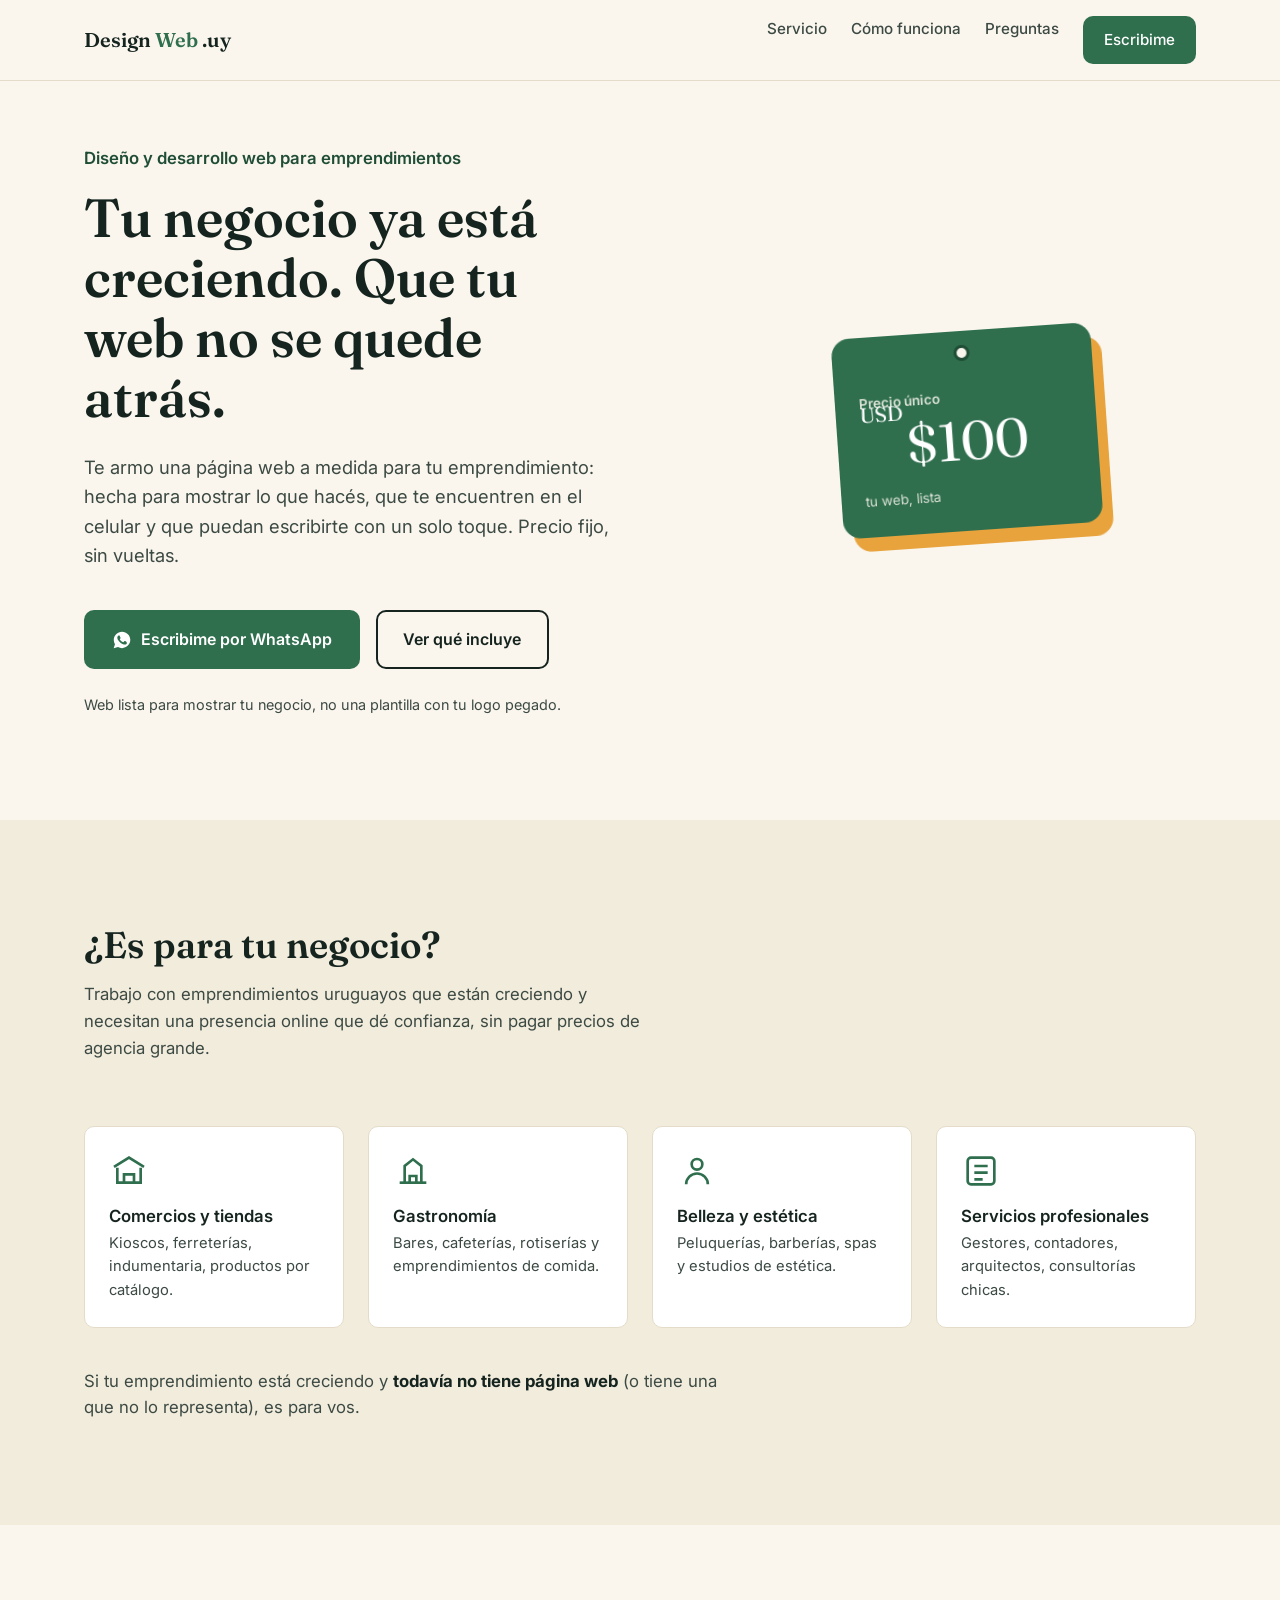
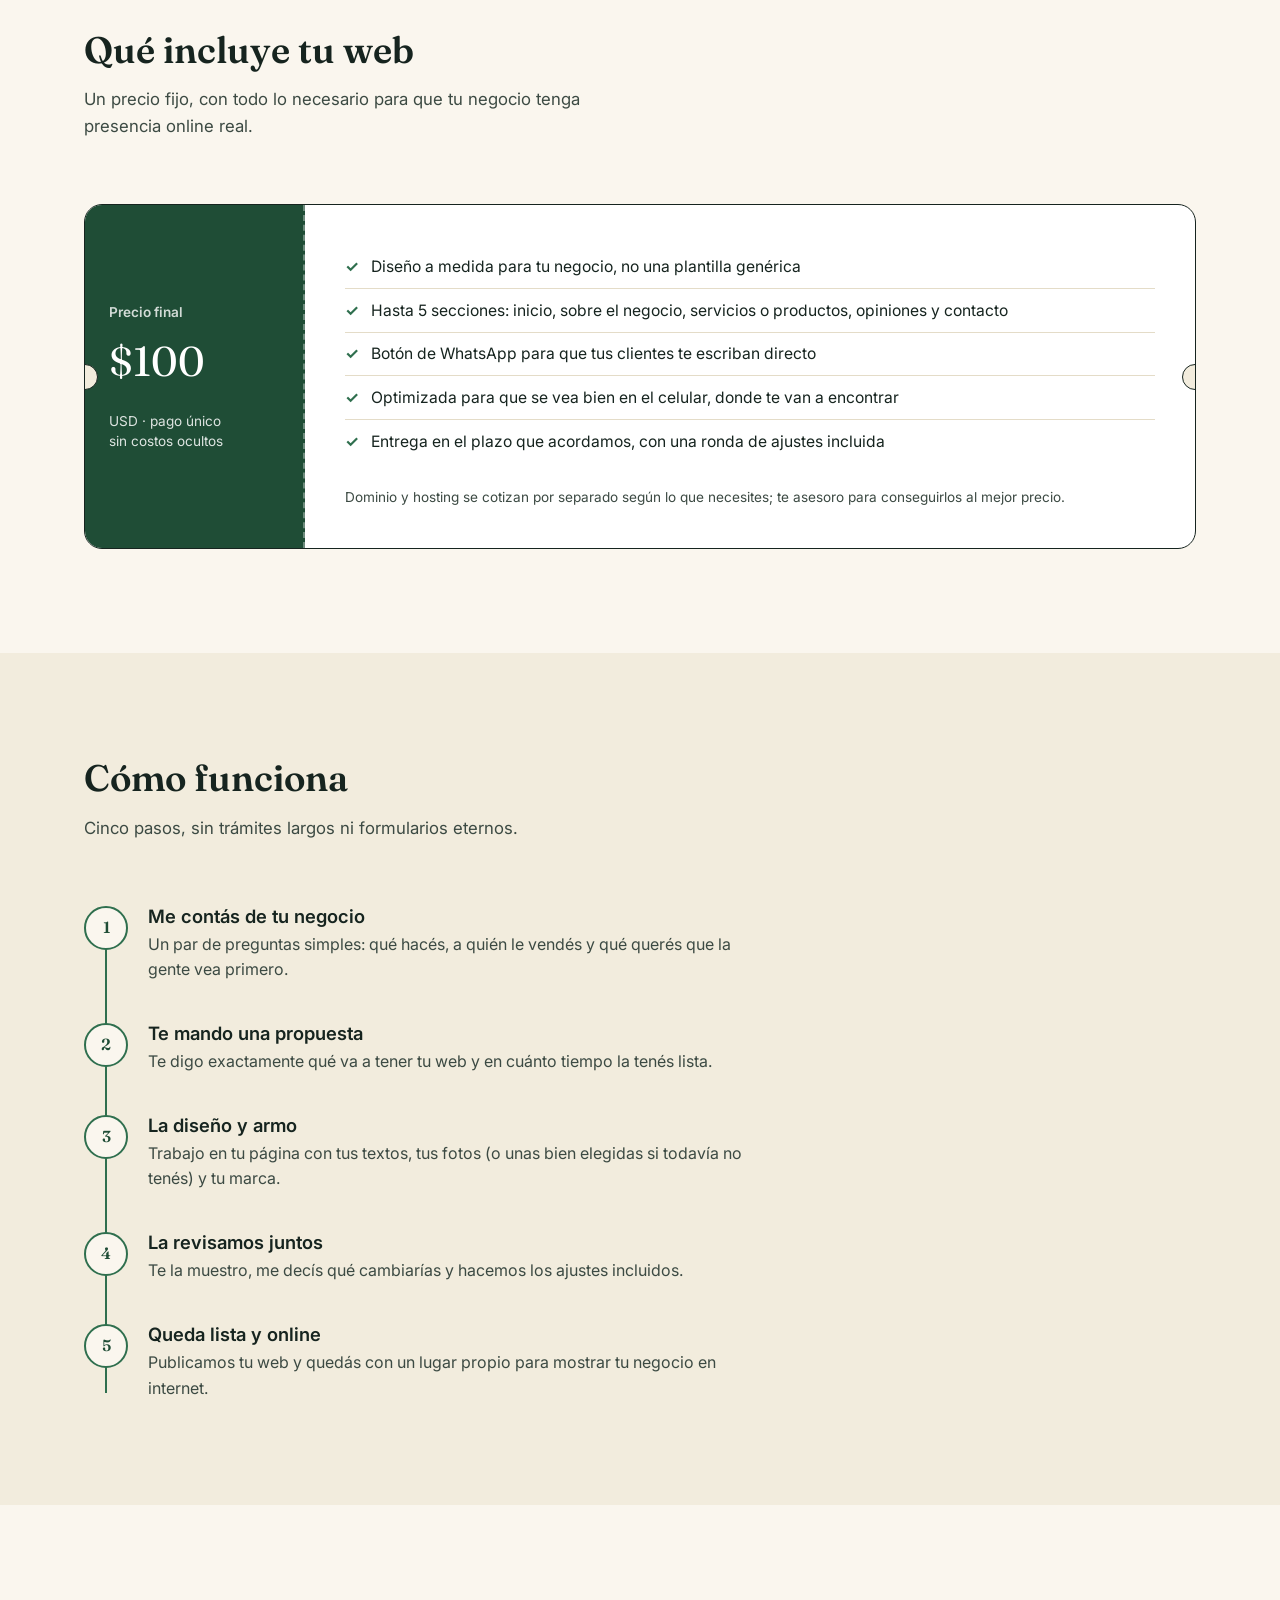
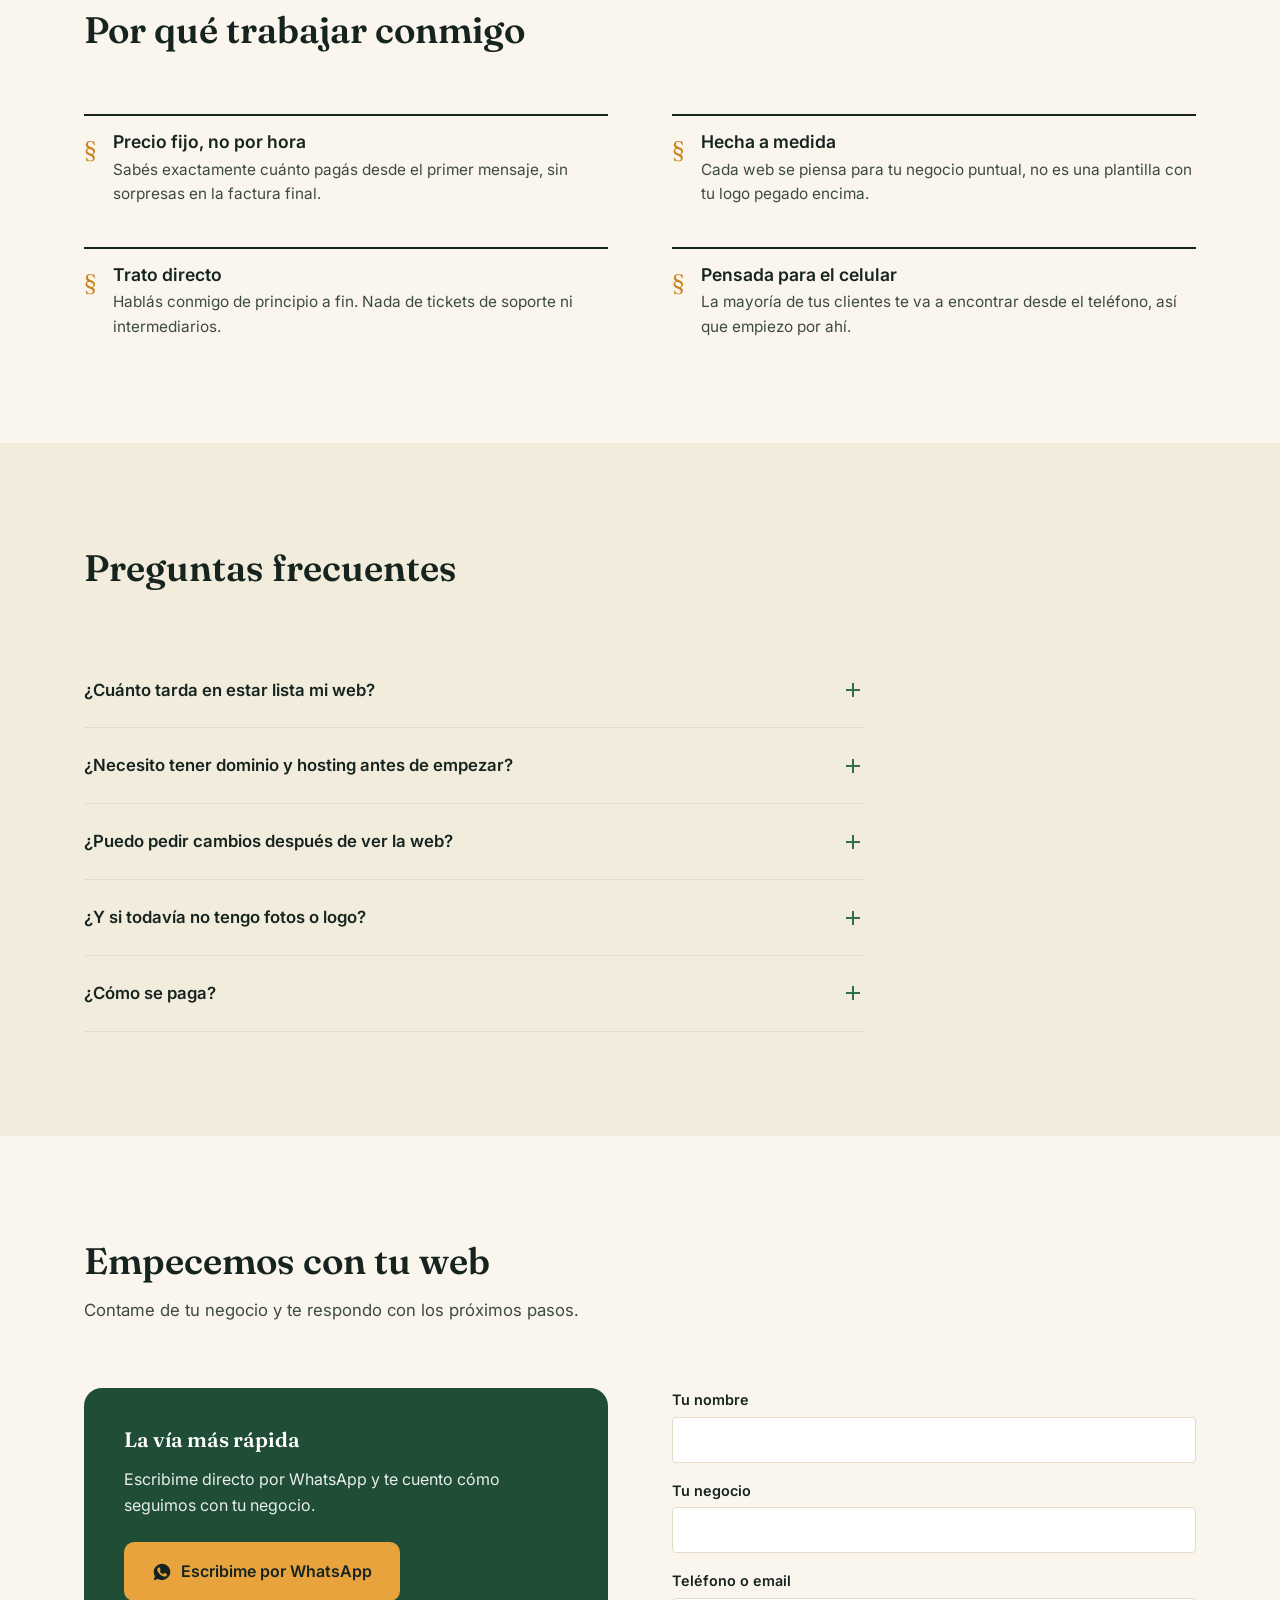
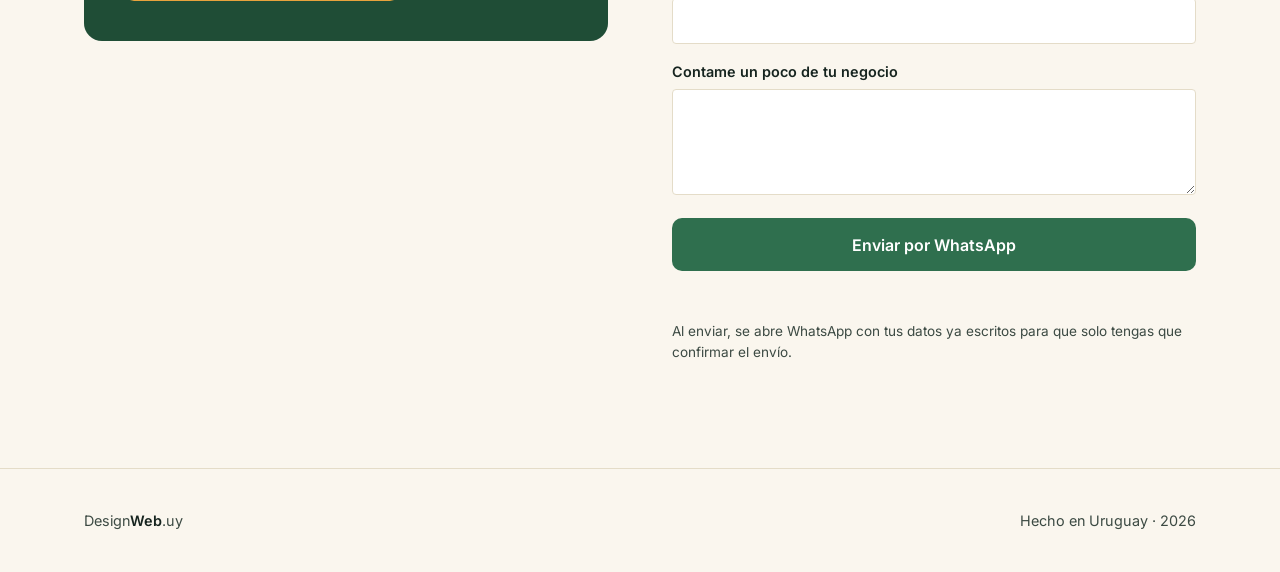
==== index.html @ a7b1fb1d "Rename index (9).html to index.html" ====
<!DOCTYPE html>
<html lang="es-UY">
<head>
  <meta charset="UTF-8" />
  <meta name="viewport" content="width=device-width, initial-scale=1.0" />
  <title>DesignWeb.uy — Tu página web por $100</title>
  <meta name="description" content="Páginas web a medida para emprendimientos en crecimiento en Uruguay. Precio fijo de $100, sin plantillas genéricas ni sorpresas." />

  <link rel="preconnect" href="https://fonts.googleapis.com">
  <link rel="preconnect" href="https://fonts.gstatic.com" crossorigin>
  <link href="https://fonts.googleapis.com/css2?family=Fraunces:opsz,wght@9..144,500;9..144,600;9..144,700&family=Inter:wght@400;500;600;700&display=swap" rel="stylesheet">

  <style>
/* =========================================================
   DesignWeb.uy — Sistema de diseño
   Paleta: tinta verde-carbón + verde crecimiento + mostaza
   Tipografía: Fraunces (display) + Inter (texto)
   ========================================================= */

:root {
  --ink: #16241f;
  --ink-soft: #3c4a43;
  --paper: #faf6ee;
  --paper-dim: #f2ecdd;
  --green: #2f6f4e;
  --green-deep: #1f4d36;
  --gold: #e8a33d;
  --gold-deep: #c9821f;
  --sand: #e4dcc8;
  --white: #ffffff;

  --font-display: "Fraunces", Georgia, serif;
  --font-body: "Inter", -apple-system, BlinkMacSystemFont, "Segoe UI", sans-serif;

  --max-w: 1160px;
  --radius-sm: 4px;
  --radius-md: 10px;
  --radius-lg: 18px;

  --space-1: 0.5rem;
  --space-2: 1rem;
  --space-3: 1.5rem;
  --space-4: 2.5rem;
  --space-5: 4rem;
  --space-6: 6.5rem;
}

/* ---------- Reset base ---------- */
*,
*::before,
*::after {
  box-sizing: border-box;
}

html {
  scroll-behavior: smooth;
}

@media (prefers-reduced-motion: reduce) {
  html {
    scroll-behavior: auto;
  }
  *,
  *::before,
  *::after {
    animation-duration: 0.01ms !important;
    animation-iteration-count: 1 !important;
    transition-duration: 0.01ms !important;
    scroll-behavior: auto !important;
  }
}

body {
  margin: 0;
  background: var(--paper);
  color: var(--ink);
  font-family: var(--font-body);
  font-size: 1rem;
  line-height: 1.6;
  -webkit-font-smoothing: antialiased;
}

img,
svg {
  display: block;
  max-width: 100%;
}

a {
  color: inherit;
}

h1,
h2,
h3,
h4 {
  font-family: var(--font-display);
  font-weight: 600;
  line-height: 1.12;
  margin: 0;
  color: var(--ink);
}

p {
  margin: 0;
}

ul {
  margin: 0;
  padding: 0;
  list-style: none;
}

button {
  font-family: inherit;
  cursor: pointer;
}

.container {
  max-width: var(--max-w);
  margin: 0 auto;
  padding: 0 var(--space-3);
}

.visually-hidden {
  position: absolute;
  width: 1px;
  height: 1px;
  overflow: hidden;
  clip: rect(0 0 0 0);
  white-space: nowrap;
}

:focus-visible {
  outline: 3px solid var(--gold);
  outline-offset: 3px;
}

/* ---------- Botones ---------- */
.btn {
  display: inline-flex;
  align-items: center;
  gap: 0.6rem;
  padding: 0.9rem 1.6rem;
  border-radius: var(--radius-md);
  font-weight: 600;
  font-size: 1rem;
  text-decoration: none;
  border: 2px solid transparent;
  transition: transform 0.15s ease, background-color 0.15s ease, border-color 0.15s ease;
  min-height: 48px;
}

.btn:hover {
  transform: translateY(-1px);
}

.btn:active {
  transform: translateY(0);
}

.btn--primary {
  background: var(--green);
  color: var(--white);
}

.btn--primary:hover {
  background: var(--green-deep);
}

.btn--ghost {
  background: transparent;
  border-color: var(--ink);
  color: var(--ink);
}

.btn--ghost:hover {
  border-color: var(--green);
  color: var(--green);
}

.btn--block {
  width: 100%;
  justify-content: center;
}

.btn svg {
  flex-shrink: 0;
}

/* ---------- Header ---------- */
.site-header {
  position: sticky;
  top: 0;
  z-index: 40;
  background: rgba(250, 246, 238, 0.92);
  backdrop-filter: blur(6px);
  border-bottom: 1px solid var(--sand);
}

.site-header__inner {
  display: flex;
  align-items: center;
  justify-content: space-between;
  padding-top: var(--space-2);
  padding-bottom: var(--space-2);
}

.logo {
  display: flex;
  align-items: baseline;
  gap: 0.25rem;
  font-family: var(--font-display);
  font-weight: 600;
  font-size: 1.25rem;
  text-decoration: none;
  color: var(--ink);
}

.logo span {
  color: var(--green);
}

.main-nav {
  display: flex;
  align-items: center;
  gap: var(--space-4);
}

.main-nav__links {
  display: flex;
  gap: var(--space-3);
}

.main-nav__links a {
  text-decoration: none;
  font-weight: 500;
  font-size: 0.95rem;
  color: var(--ink-soft);
  position: relative;
  padding: 0.25rem 0;
}

.main-nav__links a.btn {
  color: var(--white);
  padding: 0.6rem 1.2rem;
}

.main-nav__links a.btn::after {
  display: none;
}

.main-nav__links a::after {
  content: "";
  position: absolute;
  left: 0;
  bottom: -2px;
  width: 0;
  height: 2px;
  background: var(--green);
  transition: width 0.2s ease;
}

.main-nav__links a:hover::after,
.main-nav__links a:focus-visible::after {
  width: 100%;
}

.nav-toggle {
  display: none;
  background: none;
  border: none;
  padding: 0.5rem;
}

.nav-toggle span {
  display: block;
  width: 24px;
  height: 2px;
  background: var(--ink);
  margin: 5px 0;
  transition: transform 0.2s ease, opacity 0.2s ease;
}

/* ---------- Hero ---------- */
.hero {
  padding: var(--space-5) 0 var(--space-6);
  overflow: hidden;
}

.hero .container {
  display: grid;
  grid-template-columns: 1.1fr 0.9fr;
  gap: var(--space-5);
  align-items: center;
}

.hero__kicker {
  font-size: 1.05rem;
  color: var(--green-deep);
  font-weight: 600;
  margin-bottom: var(--space-2);
}

.hero__title {
  font-size: clamp(2.2rem, 4.2vw, 3.4rem);
  max-width: 15ch;
}

.hero__lead {
  margin-top: var(--space-3);
  font-size: 1.15rem;
  color: var(--ink-soft);
  max-width: 46ch;
}

.hero__actions {
  margin-top: var(--space-4);
  display: flex;
  flex-wrap: wrap;
  gap: var(--space-2);
}

.hero__note {
  margin-top: var(--space-3);
  font-size: 0.9rem;
  color: var(--ink-soft);
}

/* Etiqueta de precio estilo cartel de negocio */
.price-tag-wrap {
  display: flex;
  justify-content: center;
}

.price-tag {
  --rotate: -4deg;
  position: relative;
  background: var(--green);
  color: var(--white);
  width: 260px;
  padding: var(--space-4) var(--space-3) var(--space-3);
  border-radius: var(--radius-lg);
  transform: rotate(var(--rotate));
  box-shadow: 10px 14px 0 var(--gold);
  opacity: 0;
  transform-origin: top center;
}

.price-tag__hole {
  position: absolute;
  top: 14px;
  left: 50%;
  transform: translateX(-50%);
  width: 16px;
  height: 16px;
  background: var(--paper);
  border-radius: 50%;
  border: 3px solid var(--green-deep);
}

.price-tag__eyebrow {
  display: block;
  font-size: 0.85rem;
  font-weight: 600;
  color: var(--paper);
  opacity: 0.85;
  margin-top: var(--space-2);
}

.price-tag__amount {
  font-family: var(--font-display);
  font-size: 3.4rem;
  line-height: 1;
  margin-top: 0.35rem;
}

.price-tag__amount sup {
  position: relative;
  top: -1.6rem;
  font-size: 1.3rem;
  margin-right: 0.15rem;
}

.price-tag__amount small {
  font-size: 1.1rem;
  font-family: var(--font-body);
  font-weight: 600;
}

.price-tag__foot {
  display: block;
  margin-top: var(--space-2);
  font-size: 0.85rem;
  color: var(--paper);
  opacity: 0.85;
}

/* Animación de entrada (único momento orquestado) */
.hero__title,
.hero__lead,
.hero__actions,
.hero__note {
  opacity: 0;
  transform: translateY(14px);
  animation: rise 0.7s ease forwards;
}

.hero__title { animation-delay: 0.05s; }
.hero__lead { animation-delay: 0.18s; }
.hero__actions { animation-delay: 0.3s; }
.hero__note { animation-delay: 0.4s; }

.price-tag {
  animation: settle 0.8s cubic-bezier(0.2, 0.8, 0.3, 1) 0.35s forwards;
}

@keyframes rise {
  to {
    opacity: 1;
    transform: translateY(0);
  }
}

@keyframes settle {
  0% {
    opacity: 0;
    transform: rotate(6deg) translateY(-30px) scale(0.9);
  }
  100% {
    opacity: 1;
    transform: rotate(var(--rotate)) translateY(0) scale(1);
  }
}

@media (prefers-reduced-motion: reduce) {
  .hero__title,
  .hero__lead,
  .hero__actions,
  .hero__note,
  .price-tag {
    opacity: 1;
    transform: none;
    animation: none;
  }
}

/* ---------- Secciones genéricas ---------- */
section {
  padding: var(--space-6) 0;
}

.section__head {
  max-width: 56ch;
  margin-bottom: var(--space-5);
}

.section__title {
  font-size: clamp(1.7rem, 3vw, 2.3rem);
}

.section__lead {
  margin-top: var(--space-2);
  color: var(--ink-soft);
  font-size: 1.05rem;
}

.section--alt {
  background: var(--paper-dim);
}

/* ---------- Para quién es ---------- */
.audience-grid {
  display: grid;
  grid-template-columns: repeat(4, 1fr);
  gap: var(--space-3);
}

.audience-card {
  border: 1px solid var(--sand);
  border-radius: var(--radius-md);
  padding: var(--space-3);
  background: var(--white);
}

.audience-card__icon {
  width: 40px;
  height: 40px;
  color: var(--green);
  margin-bottom: var(--space-2);
}

.audience-card h3 {
  font-size: 1.05rem;
  font-family: var(--font-body);
  font-weight: 600;
}

.audience-card p {
  margin-top: 0.4rem;
  font-size: 0.92rem;
  color: var(--ink-soft);
}

.audience-foot {
  margin-top: var(--space-4);
  font-size: 1.05rem;
  color: var(--ink-soft);
  max-width: 60ch;
}

.audience-foot strong {
  color: var(--ink);
}

/* ---------- Ticket "Qué incluye" ---------- */
.ticket {
  position: relative;
  display: grid;
  grid-template-columns: 220px 1fr;
  background: var(--white);
  border: 1px solid var(--ink);
  border-radius: var(--radius-lg);
  overflow: hidden;
}

.ticket::before,
.ticket::after {
  content: "";
  position: absolute;
  top: 50%;
  width: 26px;
  height: 26px;
  background: var(--paper-dim);
  border: 1px solid var(--ink);
  border-radius: 50%;
  transform: translateY(-50%);
  z-index: 2;
}

.ticket::before { left: -13px; }
.ticket::after { right: -13px; }

.ticket__stub {
  background: var(--green-deep);
  color: var(--white);
  padding: var(--space-4) var(--space-3);
  display: flex;
  flex-direction: column;
  justify-content: center;
  border-right: 2px dashed rgba(255, 255, 255, 0.35);
}

.ticket__stub-label {
  font-size: 0.85rem;
  opacity: 0.8;
  font-weight: 600;
}

.ticket__stub-amount {
  font-family: var(--font-display);
  font-size: 2.6rem;
  margin-top: 0.3rem;
}

.ticket__stub-note {
  margin-top: var(--space-2);
  font-size: 0.85rem;
  opacity: 0.85;
  line-height: 1.5;
}

.ticket__body {
  padding: var(--space-4) var(--space-4);
}

.ticket__list li {
  display: flex;
  gap: 0.75rem;
  padding: 0.55rem 0;
  border-bottom: 1px solid var(--sand);
  font-size: 0.98rem;
}

.ticket__list li:last-child {
  border-bottom: none;
}

.ticket__list li::before {
  content: "✓";
  color: var(--green);
  font-weight: 700;
  flex-shrink: 0;
}

.ticket__disclaimer {
  margin-top: var(--space-3);
  font-size: 0.85rem;
  color: var(--ink-soft);
}

/* ---------- Cómo funciona ---------- */
.steps {
  position: relative;
  display: grid;
  gap: var(--space-4);
  padding-left: var(--space-5);
}

.steps__line {
  position: absolute;
  left: 21px;
  top: 8px;
  bottom: 8px;
  width: 2px;
  background: var(--sand);
}

.steps__line-fill {
  position: absolute;
  left: 0;
  top: 0;
  width: 100%;
  height: 0%;
  background: var(--green);
  transition: height 1.1s ease;
}

.step {
  position: relative;
}

.step__index {
  position: absolute;
  left: calc(-1 * var(--space-5));
  top: 0;
  width: 44px;
  height: 44px;
  border-radius: 50%;
  background: var(--paper);
  border: 2px solid var(--green);
  color: var(--green-deep);
  font-family: var(--font-display);
  font-weight: 600;
  display: flex;
  align-items: center;
  justify-content: center;
}

.step h3 {
  font-size: 1.15rem;
  font-family: var(--font-body);
  font-weight: 600;
}

.step p {
  margin-top: 0.35rem;
  color: var(--ink-soft);
  max-width: 60ch;
}

/* ---------- Por qué elegirnos ---------- */
.reasons {
  display: grid;
  grid-template-columns: repeat(2, 1fr);
  gap: var(--space-4) var(--space-5);
}

.reason {
  display: flex;
  gap: var(--space-2);
  border-top: 2px solid var(--ink);
  padding-top: var(--space-2);
}

.reason__mark {
  font-family: var(--font-display);
  font-size: 1.4rem;
  color: var(--gold-deep);
  flex-shrink: 0;
}

.reason h3 {
  font-size: 1.1rem;
  font-family: var(--font-body);
  font-weight: 600;
}

.reason p {
  margin-top: 0.35rem;
  color: var(--ink-soft);
  font-size: 0.96rem;
}

/* ---------- FAQ ---------- */
.faq {
  max-width: 780px;
}

.faq-item {
  border-bottom: 1px solid var(--sand);
}

.faq-item__question {
  width: 100%;
  background: none;
  border: none;
  text-align: left;
  padding: var(--space-3) 0;
  display: flex;
  justify-content: space-between;
  align-items: center;
  gap: var(--space-2);
  font-size: 1.05rem;
  font-weight: 600;
  color: var(--ink);
}

.faq-item__icon {
  flex-shrink: 0;
  width: 22px;
  height: 22px;
  position: relative;
}

.faq-item__icon::before,
.faq-item__icon::after {
  content: "";
  position: absolute;
  background: var(--green);
  top: 50%;
  left: 50%;
  transform: translate(-50%, -50%);
  transition: transform 0.2s ease, opacity 0.2s ease;
}

.faq-item__icon::before {
  width: 14px;
  height: 2px;
}

.faq-item__icon::after {
  width: 2px;
  height: 14px;
}

.faq-item[open] .faq-item__icon::after {
  opacity: 0;
  transform: translate(-50%, -50%) rotate(90deg);
}

.faq-item__answer {
  padding: 0 0 var(--space-3);
  color: var(--ink-soft);
  max-width: 65ch;
}

/* Usamos <details> nativo, sin marcador por defecto */
.faq-item summary {
  list-style: none;
  cursor: pointer;
}

.faq-item summary::-webkit-details-marker {
  display: none;
}

/* ---------- Contacto ---------- */
.contact {
  display: grid;
  grid-template-columns: 1fr 1fr;
  gap: var(--space-5);
  align-items: start;
}

.contact__whatsapp {
  background: var(--green-deep);
  color: var(--white);
  border-radius: var(--radius-lg);
  padding: var(--space-4);
}

.contact__whatsapp h3 {
  font-size: 1.3rem;
  color: var(--white);
}

.contact__whatsapp p {
  margin-top: var(--space-2);
  opacity: 0.9;
  max-width: 40ch;
}

.contact__whatsapp .btn {
  margin-top: var(--space-3);
  background: var(--gold);
  color: var(--ink);
}

.contact__whatsapp .btn:hover {
  background: var(--gold-deep);
  color: var(--white);
}

.form-field {
  margin-bottom: var(--space-2);
}

.form-field label {
  display: block;
  font-size: 0.9rem;
  font-weight: 600;
  margin-bottom: 0.35rem;
}

.form-field input,
.form-field textarea {
  width: 100%;
  padding: 0.75rem 0.9rem;
  border: 1.5px solid var(--sand);
  border-radius: var(--radius-sm);
  font-family: inherit;
  font-size: 1rem;
  background: var(--white);
  color: var(--ink);
}

.form-field input:focus,
.form-field textarea:focus {
  border-color: var(--green);
}

.form-note {
  font-size: 0.85rem;
  color: var(--ink-soft);
  margin-top: var(--space-2);
}

.form-status {
  margin-top: var(--space-2);
  font-size: 0.92rem;
  font-weight: 600;
  color: var(--green-deep);
  min-height: 1.2em;
}

/* ---------- Footer ---------- */
.site-footer {
  border-top: 1px solid var(--sand);
  padding: var(--space-4) 0;
}

.site-footer .container {
  display: flex;
  flex-wrap: wrap;
  justify-content: space-between;
  gap: var(--space-2);
  align-items: center;
  font-size: 0.9rem;
  color: var(--ink-soft);
}

.site-footer a {
  text-decoration: none;
  font-weight: 600;
  color: var(--ink);
}

/* ---------- Responsive ---------- */
@media (max-width: 960px) {
  .hero .container {
    grid-template-columns: 1fr;
  }

  .price-tag-wrap {
    order: -1;
  }

  .price-tag {
    width: 200px;
  }

  .audience-grid {
    grid-template-columns: repeat(2, 1fr);
  }

  .reasons {
    grid-template-columns: 1fr;
    gap: var(--space-3);
  }

  .contact {
    grid-template-columns: 1fr;
  }
}

@media (max-width: 720px) {
  .main-nav__links {
    position: fixed;
    inset: 64px var(--space-3) auto var(--space-3);
    background: var(--paper);
    border: 1px solid var(--sand);
    border-radius: var(--radius-md);
    flex-direction: column;
    padding: var(--space-2);
    gap: 0;
    box-shadow: 0 12px 24px rgba(22, 36, 31, 0.12);
    transform: translateY(-8px);
    opacity: 0;
    pointer-events: none;
    transition: transform 0.2s ease, opacity 0.2s ease;
  }

  .main-nav__links a {
    padding: 0.75rem 0.5rem;
  }

  .main-nav.is-open .main-nav__links {
    transform: translateY(0);
    opacity: 1;
    pointer-events: auto;
  }

  .nav-toggle {
    display: block;
  }

  .main-nav.is-open .nav-toggle span:nth-child(1) {
    transform: translateY(7px) rotate(45deg);
  }
  .main-nav.is-open .nav-toggle span:nth-child(2) {
    opacity: 0;
  }
  .main-nav.is-open .nav-toggle span:nth-child(3) {
    transform: translateY(-7px) rotate(-45deg);
  }
}

@media (max-width: 620px) {
  .audience-grid {
    grid-template-columns: 1fr;
  }

  .ticket {
    grid-template-columns: 1fr;
  }

  .ticket__stub {
    border-right: none;
    border-bottom: 2px dashed rgba(255, 255, 255, 0.35);
  }

  .ticket::before {
    top: -13px;
    left: 50%;
    transform: translateX(-50%);
  }

  .ticket::after {
    top: auto;
    bottom: -13px;
    left: 50%;
    right: auto;
    transform: translateX(-50%);
  }

  .steps {
    padding-left: var(--space-4);
  }

  .step__index {
    left: calc(-1 * var(--space-4));
    width: 36px;
    height: 36px;
    font-size: 0.9rem;
  }
}

  </style>
</head>
<body>

  <header class="site-header">
    <div class="container site-header__inner">
      <a href="#inicio" class="logo">Design<span>Web</span>.uy</a>

      <nav class="main-nav" id="main-nav">
        <ul class="main-nav__links">
          <li><a href="#servicio">Servicio</a></li>
          <li><a href="#como-funciona">Cómo funciona</a></li>
          <li><a href="#preguntas">Preguntas</a></li>
          <li><a href="#contacto" class="btn btn--primary">Escribime</a></li>
        </ul>
        <button class="nav-toggle" id="nav-toggle" aria-label="Abrir menú" aria-expanded="false" aria-controls="main-nav">
          <span></span><span></span><span></span>
        </button>
      </nav>
    </div>
  </header>

  <main id="inicio">

    <!-- HERO -->
    <section class="hero">
      <div class="container">
        <div class="hero__copy">
          <p class="hero__kicker">Diseño y desarrollo web para emprendimientos</p>
          <h1 class="hero__title">Tu negocio ya está creciendo. Que tu web no se quede atrás.</h1>
          <p class="hero__lead">
            Te armo una página web a medida para tu emprendimiento: hecha para mostrar lo que hacés,
            que te encuentren en el celular y que puedan escribirte con un solo toque. Precio fijo,
            sin vueltas.
          </p>
          <div class="hero__actions">
            <a href="#contacto" class="btn btn--primary" id="whatsapp-hero">
              <svg width="20" height="20" viewBox="0 0 24 24" fill="currentColor" aria-hidden="true"><path d="M12.04 2C6.58 2 2.13 6.45 2.13 11.91c0 1.87.5 3.62 1.44 5.12L2 22l5.2-1.53a9.87 9.87 0 0 0 4.84 1.28h.01c5.46 0 9.91-4.45 9.91-9.91S17.5 2 12.04 2Zm5.82 14.08c-.24.68-1.4 1.3-1.93 1.38-.5.08-1.12.11-1.8-.11-.42-.13-.96-.31-1.65-.6-2.9-1.25-4.78-4.15-4.93-4.35-.15-.2-1.18-1.57-1.18-3 0-1.42.75-2.12 1.02-2.41.26-.28.57-.35.76-.35.19 0 .38 0 .55.01.18.01.42-.07.65.5.24.58.8 2 .87 2.15.07.15.11.32.02.5-.09.19-.14.3-.27.46-.13.16-.28.35-.4.47-.13.13-.27.27-.11.55.16.28.71 1.18 1.53 1.91 1.05.94 1.94 1.24 2.22 1.38.28.13.44.11.6-.06.16-.18.7-.81.88-1.09.19-.28.37-.23.62-.14.25.1 1.59.75 1.87.88.27.14.45.21.51.32.07.11.07.63-.17 1.31Z"/></svg>
              Escribime por WhatsApp
            </a>
            <a href="#servicio" class="btn btn--ghost">Ver qué incluye</a>
          </div>
          <p class="hero__note">Web lista para mostrar tu negocio, no una plantilla con tu logo pegado.</p>
        </div>

        <div class="price-tag-wrap">
          <div class="price-tag">
            <span class="price-tag__hole" aria-hidden="true"></span>
            <span class="price-tag__eyebrow">Precio único</span>
            <p class="price-tag__amount"><sup>USD</sup>$100</p>
            <span class="price-tag__foot">tu web, lista</span>
          </div>
        </div>
      </div>
    </section>

    <!-- PARA QUIÉN ES -->
    <section id="para-quien" class="section--alt">
      <div class="container">
        <div class="section__head">
          <h2 class="section__title">¿Es para tu negocio?</h2>
          <p class="section__lead">
            Trabajo con emprendimientos uruguayos que están creciendo y necesitan una presencia
            online que dé confianza, sin pagar precios de agencia grande.
          </p>
        </div>

        <div class="audience-grid">
          <article class="audience-card">
            <svg class="audience-card__icon" viewBox="0 0 24 24" fill="none" stroke="currentColor" stroke-width="1.6"><path d="M3 9.5 12 4l9 5.5"/><path d="M5 10v9h14v-9"/><path d="M9 19v-5h6v5"/></svg>
            <h3>Comercios y tiendas</h3>
            <p>Kioscos, ferreterías, indumentaria, productos por catálogo.</p>
          </article>
          <article class="audience-card">
            <svg class="audience-card__icon" viewBox="0 0 24 24" fill="none" stroke="currentColor" stroke-width="1.6"><path d="M4 19h16"/><path d="M7 19V9l5-4 5 4v10"/><path d="M10 19v-4h4v4"/></svg>
            <h3>Gastronomía</h3>
            <p>Bares, cafeterías, rotiserías y emprendimientos de comida.</p>
          </article>
          <article class="audience-card">
            <svg class="audience-card__icon" viewBox="0 0 24 24" fill="none" stroke="currentColor" stroke-width="1.6"><circle cx="12" cy="8" r="3.2"/><path d="M5.5 20a6.5 6.5 0 0 1 13 0"/></svg>
            <h3>Belleza y estética</h3>
            <p>Peluquerías, barberías, spas y estudios de estética.</p>
          </article>
          <article class="audience-card">
            <svg class="audience-card__icon" viewBox="0 0 24 24" fill="none" stroke="currentColor" stroke-width="1.6"><rect x="4" y="4" width="16" height="16" rx="2"/><path d="M8 9h8M8 13h8M8 17h5"/></svg>
            <h3>Servicios profesionales</h3>
            <p>Gestores, contadores, arquitectos, consultorías chicas.</p>
          </article>
        </div>

        <p class="audience-foot">
          Si tu emprendimiento está creciendo y <strong>todavía no tiene página web</strong>
          (o tiene una que no lo representa), es para vos.
        </p>
      </div>
    </section>

    <!-- QUÉ INCLUYE -->
    <section id="servicio">
      <div class="container">
        <div class="section__head">
          <h2 class="section__title">Qué incluye tu web</h2>
          <p class="section__lead">
            Un precio fijo, con todo lo necesario para que tu negocio tenga presencia online real.
          </p>
        </div>

        <div class="ticket">
          <div class="ticket__stub">
            <span class="ticket__stub-label">Precio final</span>
            <span class="ticket__stub-amount">$100</span>
            <p class="ticket__stub-note">USD · pago único<br>sin costos ocultos</p>
          </div>
          <div class="ticket__body">
            <ul class="ticket__list">
              <li>Diseño a medida para tu negocio, no una plantilla genérica</li>
              <li>Hasta 5 secciones: inicio, sobre el negocio, servicios o productos, opiniones y contacto</li>
              <li>Botón de WhatsApp para que tus clientes te escriban directo</li>
              <li>Optimizada para que se vea bien en el celular, donde te van a encontrar</li>
              <li>Entrega en el plazo que acordamos, con una ronda de ajustes incluida</li>
            </ul>
            <p class="ticket__disclaimer">
              Dominio y hosting se cotizan por separado según lo que necesites; te asesoro para
              conseguirlos al mejor precio.
            </p>
          </div>
        </div>
      </div>
    </section>

    <!-- CÓMO FUNCIONA -->
    <section id="como-funciona" class="section--alt">
      <div class="container">
        <div class="section__head">
          <h2 class="section__title">Cómo funciona</h2>
          <p class="section__lead">Cinco pasos, sin trámites largos ni formularios eternos.</p>
        </div>

        <div class="steps" id="steps">
          <div class="steps__line"><div class="steps__line-fill" id="steps-line-fill"></div></div>

          <div class="step">
            <span class="step__index">1</span>
            <h3>Me contás de tu negocio</h3>
            <p>Un par de preguntas simples: qué hacés, a quién le vendés y qué querés que la gente vea primero.</p>
          </div>
          <div class="step">
            <span class="step__index">2</span>
            <h3>Te mando una propuesta</h3>
            <p>Te digo exactamente qué va a tener tu web y en cuánto tiempo la tenés lista.</p>
          </div>
          <div class="step">
            <span class="step__index">3</span>
            <h3>La diseño y armo</h3>
            <p>Trabajo en tu página con tus textos, tus fotos (o unas bien elegidas si todavía no tenés) y tu marca.</p>
          </div>
          <div class="step">
            <span class="step__index">4</span>
            <h3>La revisamos juntos</h3>
            <p>Te la muestro, me decís qué cambiarías y hacemos los ajustes incluidos.</p>
          </div>
          <div class="step">
            <span class="step__index">5</span>
            <h3>Queda lista y online</h3>
            <p>Publicamos tu web y quedás con un lugar propio para mostrar tu negocio en internet.</p>
          </div>
        </div>
      </div>
    </section>

    <!-- POR QUÉ ELEGIRNOS -->
    <section id="por-que">
      <div class="container">
        <div class="section__head">
          <h2 class="section__title">Por qué trabajar conmigo</h2>
        </div>

        <div class="reasons">
          <div class="reason">
            <span class="reason__mark">§</span>
            <div>
              <h3>Precio fijo, no por hora</h3>
              <p>Sabés exactamente cuánto pagás desde el primer mensaje, sin sorpresas en la factura final.</p>
            </div>
          </div>
          <div class="reason">
            <span class="reason__mark">§</span>
            <div>
              <h3>Hecha a medida</h3>
              <p>Cada web se piensa para tu negocio puntual, no es una plantilla con tu logo pegado encima.</p>
            </div>
          </div>
          <div class="reason">
            <span class="reason__mark">§</span>
            <div>
              <h3>Trato directo</h3>
              <p>Hablás conmigo de principio a fin. Nada de tickets de soporte ni intermediarios.</p>
            </div>
          </div>
          <div class="reason">
            <span class="reason__mark">§</span>
            <div>
              <h3>Pensada para el celular</h3>
              <p>La mayoría de tus clientes te va a encontrar desde el teléfono, así que empiezo por ahí.</p>
            </div>
          </div>
        </div>
      </div>
    </section>

    <!-- FAQ -->
    <section id="preguntas" class="section--alt">
      <div class="container">
        <div class="section__head">
          <h2 class="section__title">Preguntas frecuentes</h2>
        </div>

        <div class="faq">
          <details class="faq-item" name="faq">
            <summary class="faq-item__question">
              ¿Cuánto tarda en estar lista mi web?
              <span class="faq-item__icon" aria-hidden="true"></span>
            </summary>
            <div class="faq-item__answer">
              <p>Depende de cuánto contenido tengamos listo, pero el plazo habitual se acuerda en la propuesta inicial y suele rondar entre una semana y diez días desde que me pasás todo el material.</p>
            </div>
          </details>

          <details class="faq-item" name="faq">
            <summary class="faq-item__question">
              ¿Necesito tener dominio y hosting antes de empezar?
              <span class="faq-item__icon" aria-hidden="true"></span>
            </summary>
            <div class="faq-item__answer">
              <p>No. Si todavía no tenés, te ayudo a elegir y conseguir el dominio y el hosting más convenientes para tu caso. Ese costo se cotiza aparte porque depende del proveedor.</p>
            </div>
          </details>

          <details class="faq-item" name="faq">
            <summary class="faq-item__question">
              ¿Puedo pedir cambios después de ver la web?
              <span class="faq-item__icon" aria-hidden="true"></span>
            </summary>
            <div class="faq-item__answer">
              <p>Sí, la propuesta incluye una ronda de ajustes antes de la entrega final. Cambios grandes o fuera de lo acordado se cotizan por separado.</p>
            </div>
          </details>

          <details class="faq-item" name="faq">
            <summary class="faq-item__question">
              ¿Y si todavía no tengo fotos o logo?
              <span class="faq-item__icon" aria-hidden="true"></span>
            </summary>
            <div class="faq-item__answer">
              <p>No es un problema. Podemos arrancar con imágenes provisorias bien elegidas y actualizarlas cuando las tengas, o te sugiero opciones simples para conseguir buenas fotos de tu negocio.</p>
            </div>
          </details>

          <details class="faq-item" name="faq">
            <summary class="faq-item__question">
              ¿Cómo se paga?
              <span class="faq-item__icon" aria-hidden="true"></span>
            </summary>
            <div class="faq-item__answer">
              <p>Lo conversamos por WhatsApp según lo que te resulte más cómodo. Te cuento las formas de pago disponibles apenas confirmamos el proyecto.</p>
            </div>
          </details>
        </div>
      </div>
    </section>

    <!-- CONTACTO -->
    <section id="contacto">
      <div class="container">
        <div class="section__head">
          <h2 class="section__title">Empecemos con tu web</h2>
          <p class="section__lead">Contame de tu negocio y te respondo con los próximos pasos.</p>
        </div>

        <div class="contact">
          <div class="contact__whatsapp">
            <h3>La vía más rápida</h3>
            <p>Escribime directo por WhatsApp y te cuento cómo seguimos con tu negocio.</p>
            <a href="#" class="btn" id="whatsapp-contact">
              <svg width="20" height="20" viewBox="0 0 24 24" fill="currentColor" aria-hidden="true"><path d="M12.04 2C6.58 2 2.13 6.45 2.13 11.91c0 1.87.5 3.62 1.44 5.12L2 22l5.2-1.53a9.87 9.87 0 0 0 4.84 1.28h.01c5.46 0 9.91-4.45 9.91-9.91S17.5 2 12.04 2Zm5.82 14.08c-.24.68-1.4 1.3-1.93 1.38-.5.08-1.12.11-1.8-.11-.42-.13-.96-.31-1.65-.6-2.9-1.25-4.78-4.15-4.93-4.35-.15-.2-1.18-1.57-1.18-3 0-1.42.75-2.12 1.02-2.41.26-.28.57-.35.76-.35.19 0 .38 0 .55.01.18.01.42-.07.65.5.24.58.8 2 .87 2.15.07.15.11.32.02.5-.09.19-.14.3-.27.46-.13.16-.28.35-.4.47-.13.13-.27.27-.11.55.16.28.71 1.18 1.53 1.91 1.05.94 1.94 1.24 2.22 1.38.28.13.44.11.6-.06.16-.18.7-.81.88-1.09.19-.28.37-.23.62-.14.25.1 1.59.75 1.87.88.27.14.45.21.51.32.07.11.07.63-.17 1.31Z"/></svg>
              Escribime por WhatsApp
            </a>
          </div>

          <form id="contact-form" novalidate>
            <div class="form-field">
              <label for="name">Tu nombre</label>
              <input type="text" id="name" name="name" autocomplete="name" required />
            </div>
            <div class="form-field">
              <label for="business">Tu negocio</label>
              <input type="text" id="business" name="business" autocomplete="organization" required />
            </div>
            <div class="form-field">
              <label for="phoneEmail">Teléfono o email</label>
              <input type="text" id="phoneEmail" name="phoneEmail" autocomplete="email" required />
            </div>
            <div class="form-field">
              <label for="message">Contame un poco de tu negocio</label>
              <textarea id="message" name="message" rows="4"></textarea>
            </div>
            <button type="submit" class="btn btn--primary btn--block">Enviar por WhatsApp</button>
            <p class="form-status" id="form-status" role="status" aria-live="polite"></p>
            <p class="form-note">Al enviar, se abre WhatsApp con tus datos ya escritos para que solo tengas que confirmar el envío.</p>
          </form>
        </div>
      </div>
    </section>

  </main>

  <footer class="site-footer">
    <div class="container">
      <span>Design<a href="#inicio">Web</a>.uy</span>
      <span>Hecho en Uruguay · <span id="year"></span></span>
    </div>
  </footer>

  <script>
/* =========================================================
   DesignWeb.uy — main.js
   Todo lo que hay que editar para poner en marcha el sitio
   está reunido en el objeto CONFIG de acá abajo.
   ========================================================= */

const CONFIG = {
  // Reemplazá por tu número real, con código de país, solo números.
  // Ejemplo Uruguay: "59899999999"
  whatsappNumber: "PON_TU_NUMERO_AQUI",

  // Mensaje que aparece ya escrito cuando alguien toca "Escribime por WhatsApp"
  // desde el hero o desde el botón de contacto (sin pasar por el formulario).
  defaultMessage: "Hola! Vi tu página DesignWeb.uy y quiero averiguar por una web para mi negocio.",
};

function buildWhatsAppLink(message) {
  const digitsOnly = CONFIG.whatsappNumber.replace(/\D/g, "");
  const text = encodeURIComponent(message);
  if (!digitsOnly) {
    // Todavía no se cargó el número real: evitamos un link roto.
    return null;
  }
  return `https://wa.me/${digitsOnly}?text=${text}`;
}

function wireStaticWhatsAppButtons() {
  const link = buildWhatsAppLink(CONFIG.defaultMessage);
  const buttons = [
    document.getElementById("whatsapp-hero"),
    document.getElementById("whatsapp-contact"),
  ];

  buttons.forEach((btn) => {
    if (!btn) return;
    if (link) {
      btn.setAttribute("href", link);
      btn.setAttribute("target", "_blank");
      btn.setAttribute("rel", "noopener");
    } else {
      // Sin número configurado todavía: el botón lleva al formulario.
      btn.setAttribute("href", "#contacto");
    }
  });
}

function wireMobileNav() {
  const nav = document.getElementById("main-nav");
  const toggle = document.getElementById("nav-toggle");
  if (!nav || !toggle) return;

  toggle.addEventListener("click", () => {
    const isOpen = nav.classList.toggle("is-open");
    toggle.setAttribute("aria-expanded", String(isOpen));
    toggle.setAttribute("aria-label", isOpen ? "Cerrar menú" : "Abrir menú");
  });

  nav.querySelectorAll(".main-nav__links a").forEach((link) => {
    link.addEventListener("click", () => {
      nav.classList.remove("is-open");
      toggle.setAttribute("aria-expanded", "false");
    });
  });
}

function wireContactForm() {
  const form = document.getElementById("contact-form");
  const status = document.getElementById("form-status");
  if (!form) return;

  form.addEventListener("submit", (event) => {
    event.preventDefault();

    const name = form.name.value.trim();
    const business = form.business.value.trim();
    const phoneEmail = form.phoneEmail.value.trim();
    const message = form.message.value.trim();

    if (!name || !business || !phoneEmail) {
      if (status) status.textContent = "Completá nombre, negocio y un dato de contacto para continuar.";
      return;
    }

    const text = [
      `Hola! Soy ${name} de ${business}.`,
      `Quiero averiguar por una web para mi negocio.`,
      message ? `Un poco de contexto: ${message}` : null,
      `Para responderme podés usar: ${phoneEmail}`,
    ]
      .filter(Boolean)
      .join(" ");

    const link = buildWhatsAppLink(text);

    if (!link) {
      if (status) {
        status.textContent =
          "El WhatsApp todavía no está configurado en el sitio. Escribinos por otro medio mientras tanto.";
      }
      return;
    }

    if (status) status.textContent = "¡Listo! Te llevamos a WhatsApp para confirmar el envío.";
    window.open(link, "_blank", "noopener");
    form.reset();
  });
}

function wireStepsAnimation() {
  const steps = document.getElementById("steps");
  const fill = document.getElementById("steps-line-fill");
  if (!steps || !fill) return;

  const prefersReducedMotion = window.matchMedia("(prefers-reduced-motion: reduce)").matches;
  if (prefersReducedMotion) {
    fill.style.height = "100%";
    return;
  }

  if (!("IntersectionObserver" in window)) {
    fill.style.height = "100%";
    return;
  }

  const observer = new IntersectionObserver(
    (entries) => {
      entries.forEach((entry) => {
        if (entry.isIntersecting) {
          fill.style.height = "100%";
          observer.disconnect();
        }
      });
    },
    { threshold: 0.35 }
  );

  observer.observe(steps);
}

function setFooterYear() {
  const el = document.getElementById("year");
  if (el) el.textContent = new Date().getFullYear();
}

document.addEventListener("DOMContentLoaded", () => {
  wireStaticWhatsAppButtons();
  wireMobileNav();
  wireContactForm();
  wireStepsAnimation();
  setFooterYear();
});

  </script>
</body>
</html>
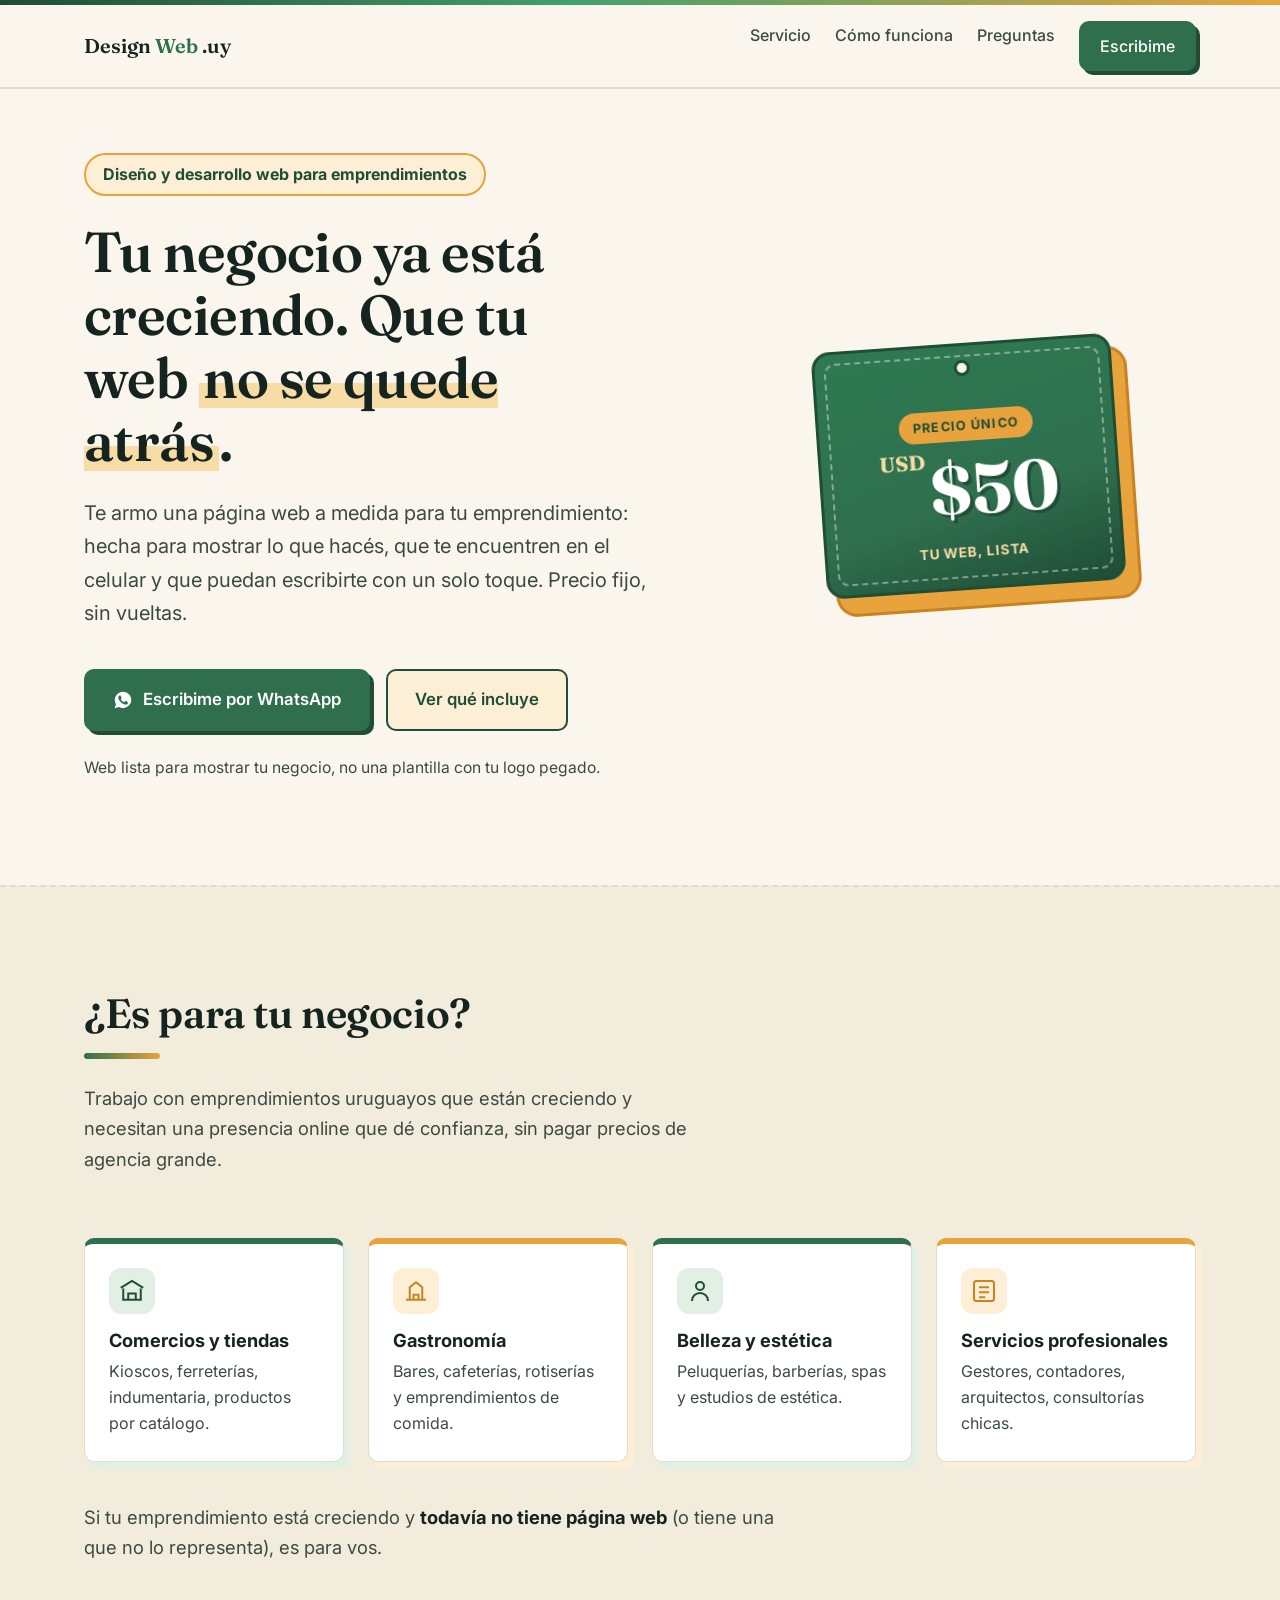
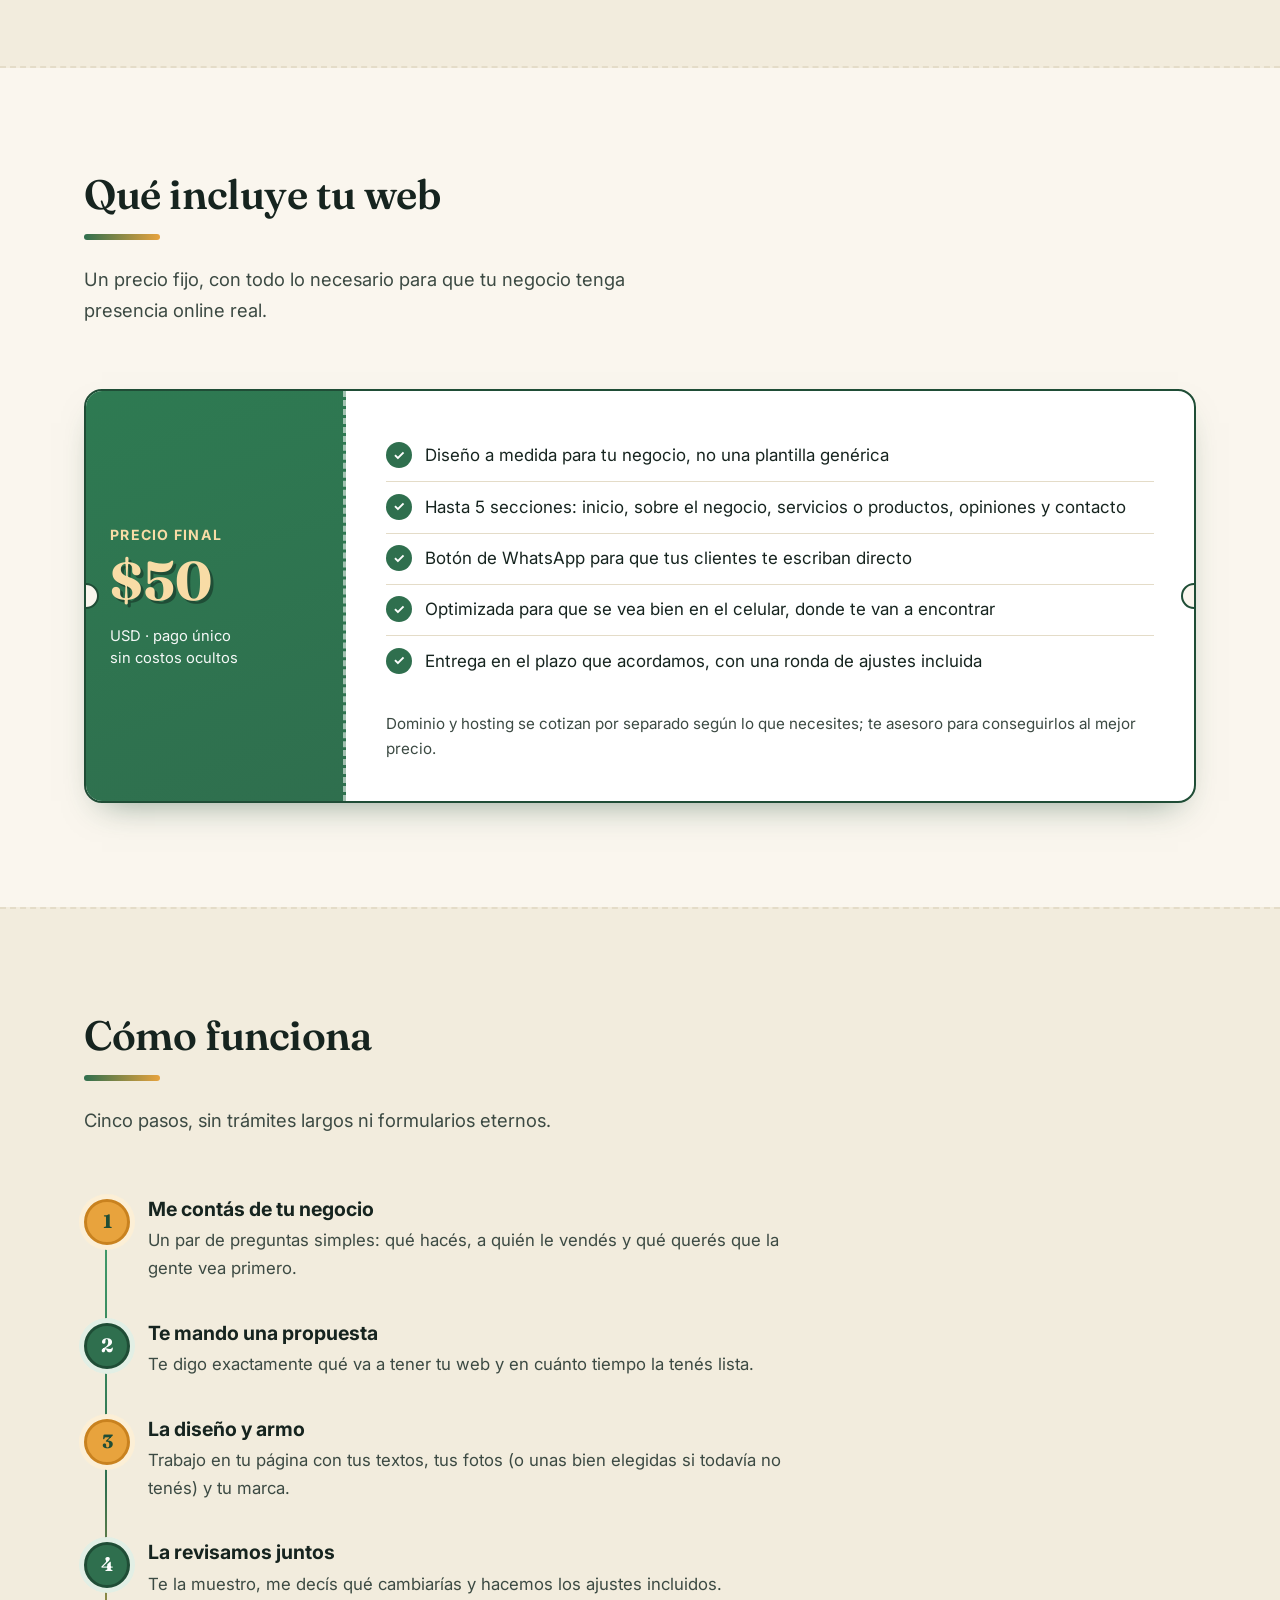
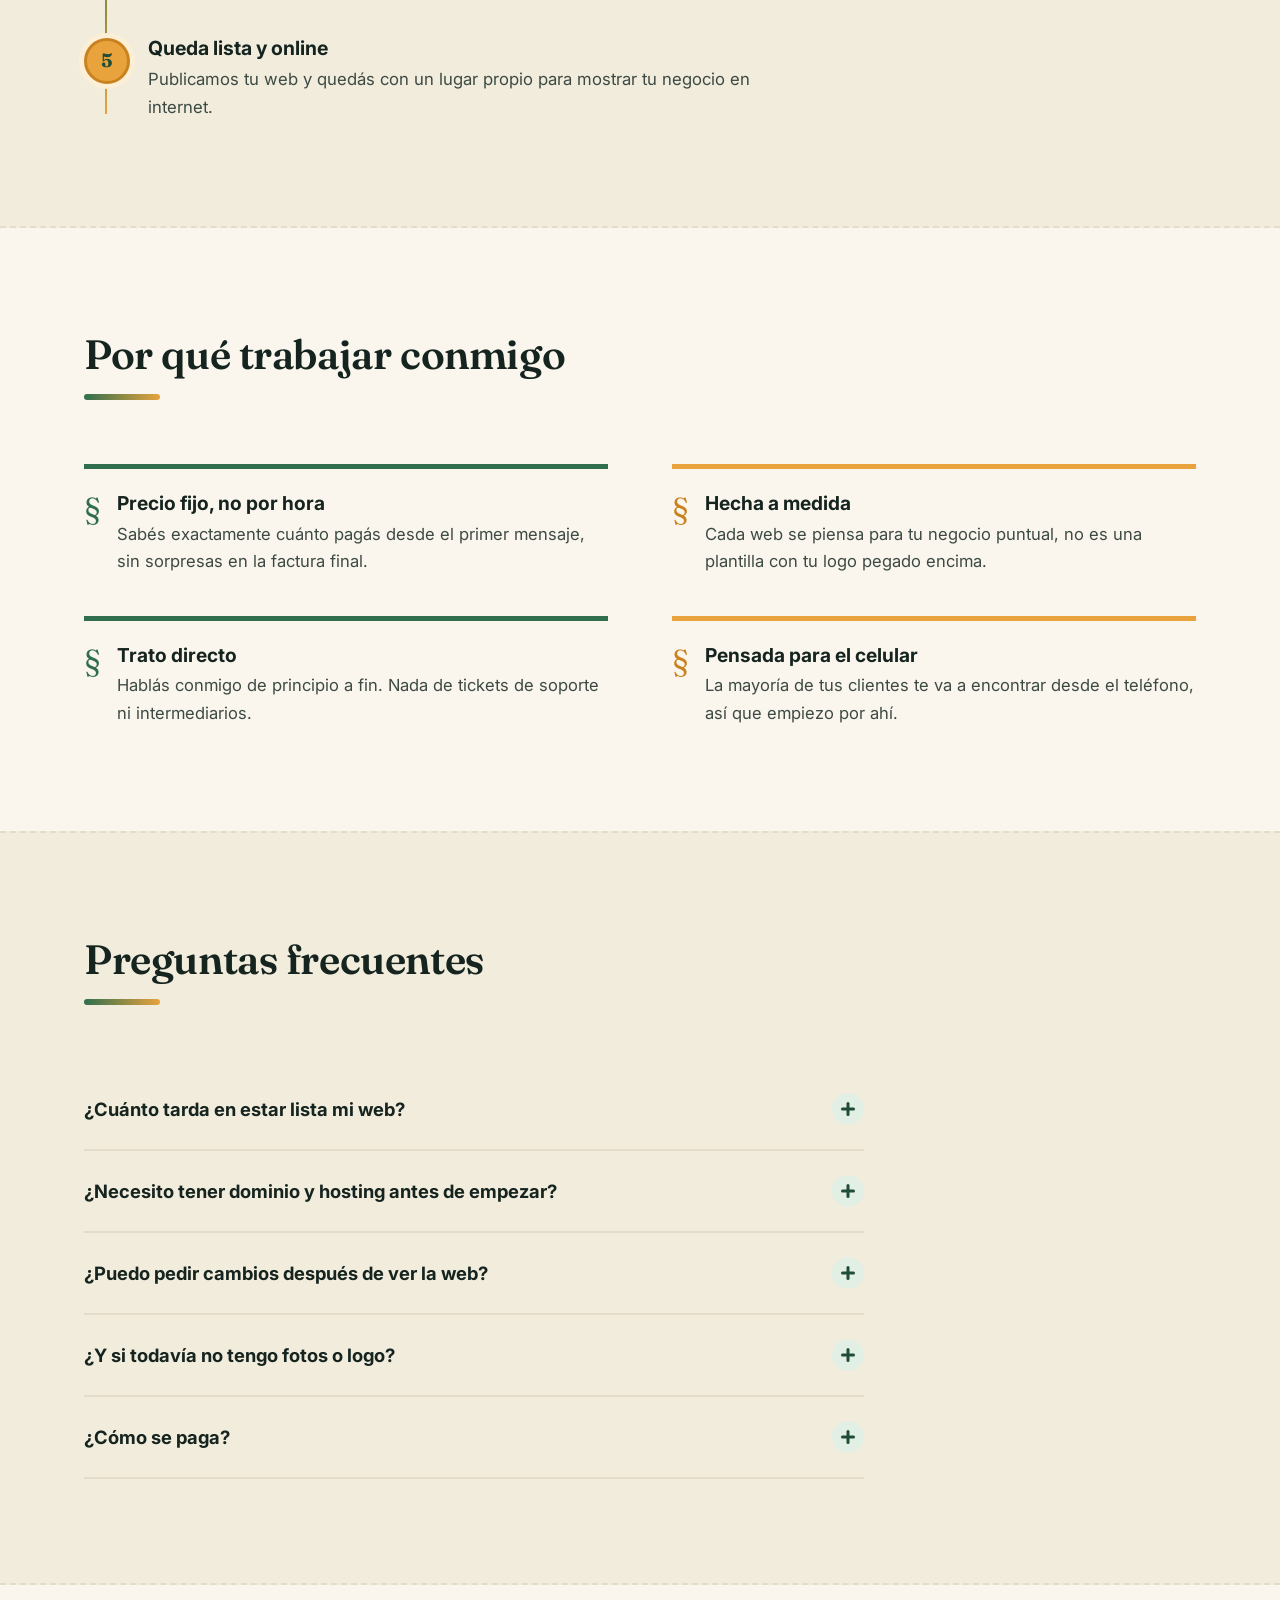
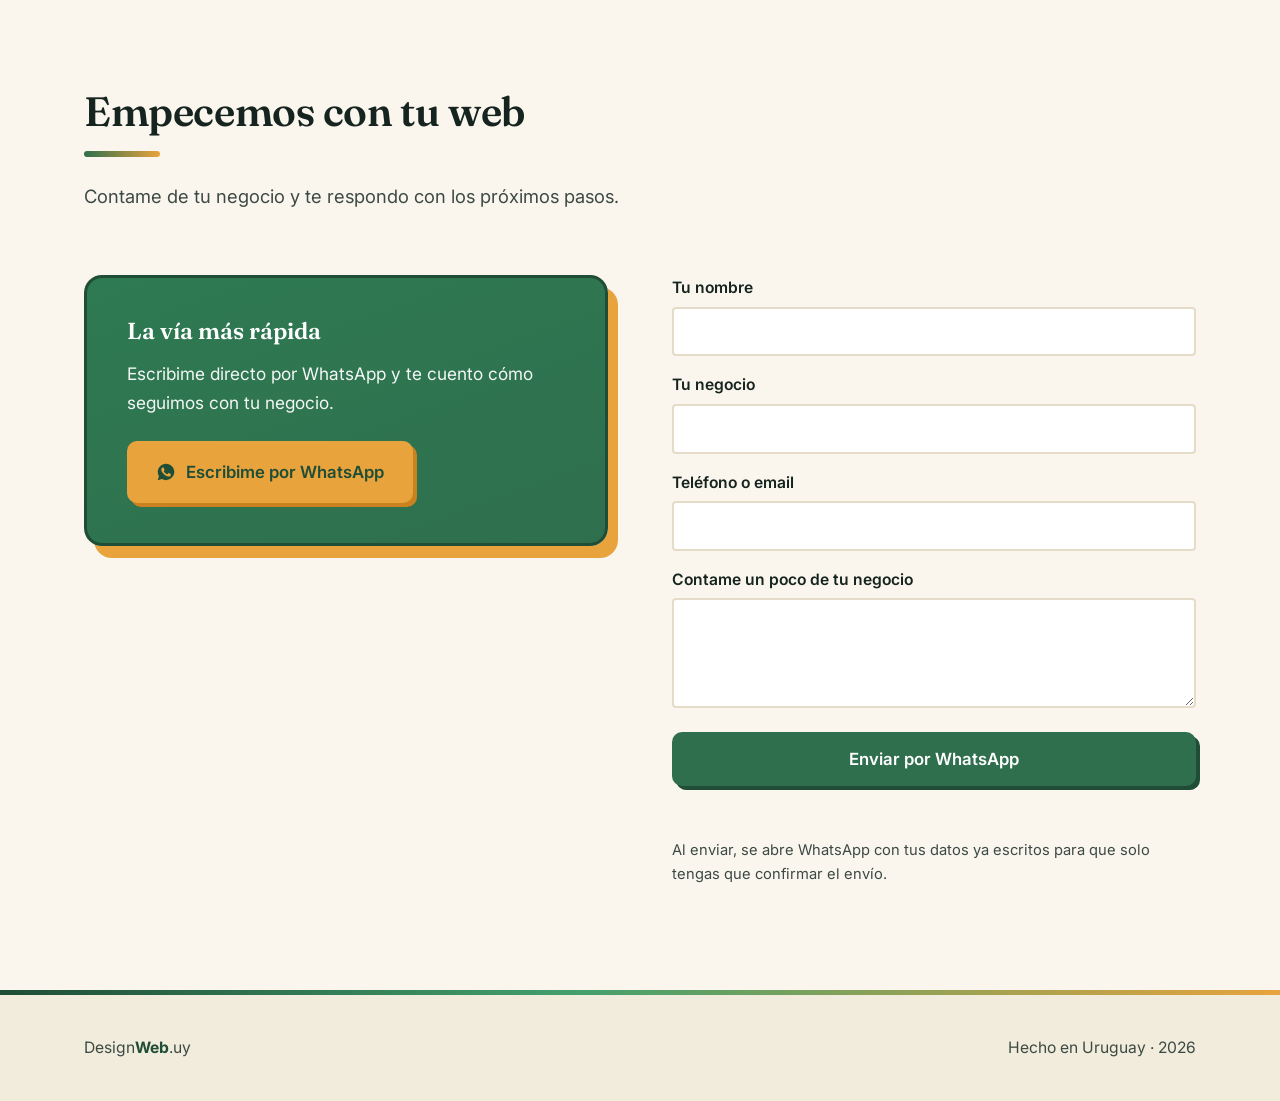
==== commit adcf34ae: "Bajar precio a USD 50, subir contraste visual y aclarar bloques oscuros Precio: - $100 -> $50 en la " ====
--- a/index.html
+++ b/index.html
@@ -3,8 +3,8 @@
 <head>
   <meta charset="UTF-8" />
   <meta name="viewport" content="width=device-width, initial-scale=1.0" />
-  <title>DesignWeb.uy — Tu página web por $100</title>
-  <meta name="description" content="Páginas web a medida para emprendimientos en crecimiento en Uruguay. Precio fijo de $100, sin plantillas genéricas ni sorpresas." />
+  <title>DesignWeb.uy — Tu página web por $50</title>
+  <meta name="description" content="Páginas web a medida para emprendimientos en crecimiento en Uruguay. Precio fijo de $50, sin plantillas genéricas ni sorpresas." />
 
   <link rel="preconnect" href="https://fonts.googleapis.com">
   <link rel="preconnect" href="https://fonts.gstatic.com" crossorigin>
@@ -24,8 +24,13 @@
   --paper-dim: #f2ecdd;
   --green: #2f6f4e;
   --green-deep: #1f4d36;
+  --green-mid: #2e7a52;
+  --green-bright: #43a06d;
+  --green-tint: #e2efe5;
   --gold: #e8a33d;
   --gold-deep: #c9821f;
+  --gold-soft: #f8dca6;
+  --gold-tint: #fcefd6;
   --sand: #e4dcc8;
   --white: #ffffff;
 
@@ -75,8 +80,8 @@
   background: var(--paper);
   color: var(--ink);
   font-family: var(--font-body);
-  font-size: 1rem;
-  line-height: 1.6;
+  font-size: 1.075rem;
+  line-height: 1.65;
   -webkit-font-smoothing: antialiased;
 }
 
@@ -141,13 +146,14 @@
   display: inline-flex;
   align-items: center;
   gap: 0.6rem;
-  padding: 0.9rem 1.6rem;
+  padding: 0.95rem 1.7rem;
   border-radius: var(--radius-md);
   font-weight: 600;
-  font-size: 1rem;
+  font-size: 1.05rem;
   text-decoration: none;
   border: 2px solid transparent;
-  transition: transform 0.15s ease, background-color 0.15s ease, border-color 0.15s ease;
+  transition: transform 0.15s ease, background-color 0.15s ease, border-color 0.15s ease,
+    box-shadow 0.15s ease;
   min-height: 48px;
 }
 
@@ -162,21 +168,24 @@
 .btn--primary {
   background: var(--green);
   color: var(--white);
+  box-shadow: 4px 4px 0 var(--green-deep);
 }
 
 .btn--primary:hover {
-  background: var(--green-deep);
+  background: var(--green-bright);
+  box-shadow: 5px 6px 0 var(--green-deep);
 }
 
 .btn--ghost {
-  background: transparent;
-  border-color: var(--ink);
-  color: var(--ink);
+  background: var(--gold-tint);
+  border-color: var(--green-deep);
+  color: var(--green-deep);
 }
 
 .btn--ghost:hover {
-  border-color: var(--green);
-  color: var(--green);
+  background: var(--gold-soft);
+  border-color: var(--gold-deep);
+  color: var(--green-deep);
 }
 
 .btn--block {
@@ -195,7 +204,15 @@
   z-index: 40;
   background: rgba(250, 246, 238, 0.92);
   backdrop-filter: blur(6px);
-  border-bottom: 1px solid var(--sand);
+  border-bottom: 2px solid var(--sand);
+}
+
+/* Franja de color que abre el sitio */
+.site-header::before {
+  content: "";
+  display: block;
+  height: 5px;
+  background: linear-gradient(90deg, var(--green-deep) 0%, var(--green-bright) 45%, var(--gold) 100%);
 }
 
 .site-header__inner {
@@ -235,7 +252,7 @@
 .main-nav__links a {
   text-decoration: none;
   font-weight: 500;
-  font-size: 0.95rem;
+  font-size: 1rem;
   color: var(--ink-soft);
   position: relative;
   padding: 0.25rem 0;
@@ -256,8 +273,8 @@
   left: 0;
   bottom: -2px;
   width: 0;
-  height: 2px;
-  background: var(--green);
+  height: 3px;
+  background: linear-gradient(90deg, var(--green) 0%, var(--gold) 100%);
   transition: width 0.2s ease;
 }
 
@@ -276,8 +293,8 @@
 .nav-toggle span {
   display: block;
   width: 24px;
-  height: 2px;
-  background: var(--ink);
+  height: 3px;
+  background: var(--green-deep);
   margin: 5px 0;
   transition: transform 0.2s ease, opacity 0.2s ease;
 }
@@ -296,20 +313,39 @@
 }
 
 .hero__kicker {
-  font-size: 1.05rem;
+  display: inline-block;
+  font-size: 1rem;
   color: var(--green-deep);
-  font-weight: 600;
-  margin-bottom: var(--space-2);
+  font-weight: 700;
+  background: var(--gold-tint);
+  border: 2px solid var(--gold);
+  border-radius: 999px;
+  padding: 0.4rem 1.05rem;
+  margin-bottom: var(--space-3);
 }
 
 .hero__title {
-  font-size: clamp(2.2rem, 4.2vw, 3.4rem);
+  font-size: clamp(2.3rem, 4.4vw, 3.7rem);
   max-width: 15ch;
+  letter-spacing: -0.01em;
+}
+
+/* Trazo mostaza que resalta la frase clave del título */
+.hl {
+  font-style: normal;
+  background: linear-gradient(
+    180deg,
+    transparent 58%,
+    var(--gold-soft) 58%,
+    var(--gold-soft) 94%,
+    transparent 94%
+  );
+  padding: 0 0.08em;
 }
 
 .hero__lead {
   margin-top: var(--space-3);
-  font-size: 1.15rem;
+  font-size: 1.26rem;
   color: var(--ink-soft);
   max-width: 46ch;
 }
@@ -323,7 +359,7 @@
 
 .hero__note {
   margin-top: var(--space-3);
-  font-size: 0.9rem;
+  font-size: 0.98rem;
   color: var(--ink-soft);
 }
 
@@ -336,15 +372,27 @@
 .price-tag {
   --rotate: -4deg;
   position: relative;
-  background: var(--green);
+  background: linear-gradient(165deg, var(--green-mid) 0%, var(--green) 62%, var(--green-deep) 100%);
   color: var(--white);
-  width: 260px;
+  width: 300px;
   padding: var(--space-4) var(--space-3) var(--space-3);
   border-radius: var(--radius-lg);
+  border: 3px solid var(--green-deep);
   transform: rotate(var(--rotate));
-  box-shadow: 10px 14px 0 var(--gold);
+  box-shadow: 12px 16px 0 var(--gold), 12px 16px 0 3px var(--gold-deep);
   opacity: 0;
   transform-origin: top center;
+  text-align: center;
+}
+
+/* Contorno punteado interior, igual que el motivo del ticket */
+.price-tag::after {
+  content: "";
+  position: absolute;
+  inset: 9px;
+  border: 2px dashed rgba(255, 255, 255, 0.4);
+  border-radius: 11px;
+  pointer-events: none;
 }
 
 .price-tag__hole {
@@ -357,29 +405,38 @@
   background: var(--paper);
   border-radius: 50%;
   border: 3px solid var(--green-deep);
+  z-index: 2;
 }
 
 .price-tag__eyebrow {
-  display: block;
-  font-size: 0.85rem;
-  font-weight: 600;
-  color: var(--paper);
-  opacity: 0.85;
-  margin-top: var(--space-2);
+  display: inline-block;
+  font-size: 0.8rem;
+  font-weight: 700;
+  letter-spacing: 0.09em;
+  text-transform: uppercase;
+  color: var(--green-deep);
+  background: var(--gold);
+  border-radius: 999px;
+  padding: 0.3rem 0.9rem;
+  margin-top: var(--space-3);
 }
 
 .price-tag__amount {
   font-family: var(--font-display);
-  font-size: 3.4rem;
+  font-weight: 700;
+  font-size: 4.4rem;
   line-height: 1;
-  margin-top: 0.35rem;
+  margin-top: 0.85rem;
+  text-shadow: 3px 3px 0 var(--green-deep);
 }
 
 .price-tag__amount sup {
   position: relative;
-  top: -1.6rem;
+  top: -1.45rem;
   font-size: 1.3rem;
-  margin-right: 0.15rem;
+  margin-right: 0.2rem;
+  color: var(--gold-soft);
+  text-shadow: none;
 }
 
 .price-tag__amount small {
@@ -392,8 +449,10 @@
   display: block;
   margin-top: var(--space-2);
   font-size: 0.85rem;
-  color: var(--paper);
-  opacity: 0.85;
+  font-weight: 700;
+  letter-spacing: 0.06em;
+  text-transform: uppercase;
+  color: var(--gold-soft);
 }
 
 /* Animación de entrada (único momento orquestado) */
@@ -456,17 +515,31 @@
 }
 
 .section__title {
-  font-size: clamp(1.7rem, 3vw, 2.3rem);
+  font-size: clamp(1.9rem, 3.2vw, 2.6rem);
+  letter-spacing: -0.01em;
+}
+
+/* Subrayado verde → mostaza bajo cada título de sección */
+.section__title::after {
+  content: "";
+  display: block;
+  width: 76px;
+  height: 6px;
+  margin-top: var(--space-2);
+  border-radius: 999px;
+  background: linear-gradient(90deg, var(--green) 0%, var(--gold) 100%);
 }
 
 .section__lead {
-  margin-top: var(--space-2);
+  margin-top: var(--space-3);
   color: var(--ink-soft);
-  font-size: 1.05rem;
+  font-size: 1.15rem;
 }
 
 .section--alt {
   background: var(--paper-dim);
+  border-top: 2px dashed var(--sand);
+  border-bottom: 2px dashed var(--sand);
 }
 
 /* ---------- Para quién es ---------- */
@@ -477,34 +550,60 @@
 }
 
 .audience-card {
-  border: 1px solid var(--sand);
+  border: 1.5px solid var(--sand);
+  border-top: 6px solid var(--green);
   border-radius: var(--radius-md);
   padding: var(--space-3);
   background: var(--white);
+  box-shadow: 6px 7px 0 var(--green-tint);
+  transition: transform 0.18s ease, box-shadow 0.18s ease;
+}
+
+.audience-card:hover {
+  transform: translateY(-3px);
+  box-shadow: 8px 11px 0 var(--green-tint);
+}
+
+/* Alternamos verde y mostaza para que la grilla tenga ritmo de color */
+.audience-card:nth-child(2n) {
+  border-top-color: var(--gold);
+  box-shadow: 6px 7px 0 var(--gold-tint);
+}
+
+.audience-card:nth-child(2n):hover {
+  box-shadow: 8px 11px 0 var(--gold-tint);
 }
 
 .audience-card__icon {
-  width: 40px;
-  height: 40px;
-  color: var(--green);
+  width: 46px;
+  height: 46px;
+  padding: 8px;
+  border-radius: 12px;
+  background: var(--green-tint);
+  color: var(--green-deep);
   margin-bottom: var(--space-2);
 }
 
+.audience-card:nth-child(2n) .audience-card__icon {
+  background: var(--gold-tint);
+  color: var(--gold-deep);
+}
+
 .audience-card h3 {
-  font-size: 1.05rem;
+  font-size: 1.14rem;
   font-family: var(--font-body);
-  font-weight: 600;
+  font-weight: 700;
 }
 
 .audience-card p {
-  margin-top: 0.4rem;
-  font-size: 0.92rem;
+  margin-top: 0.45rem;
+  font-size: 1rem;
   color: var(--ink-soft);
 }
 
 .audience-foot {
   margin-top: var(--space-4);
-  font-size: 1.05rem;
+  font-size: 1.15rem;
   color: var(--ink-soft);
   max-width: 60ch;
 }
@@ -517,11 +616,12 @@
 .ticket {
   position: relative;
   display: grid;
-  grid-template-columns: 220px 1fr;
+  grid-template-columns: 260px 1fr;
   background: var(--white);
-  border: 1px solid var(--ink);
+  border: 2.5px solid var(--green-deep);
   border-radius: var(--radius-lg);
   overflow: hidden;
+  box-shadow: 0 16px 34px -18px rgba(31, 77, 54, 0.55);
 }
 
 .ticket::before,
@@ -531,8 +631,8 @@
   top: 50%;
   width: 26px;
   height: 26px;
-  background: var(--paper-dim);
-  border: 1px solid var(--ink);
+  background: var(--paper);
+  border: 2.5px solid var(--green-deep);
   border-radius: 50%;
   transform: translateY(-50%);
   z-index: 2;
@@ -542,31 +642,37 @@
 .ticket::after { right: -13px; }
 
 .ticket__stub {
-  background: var(--green-deep);
+  background: linear-gradient(160deg, var(--green-mid) 0%, var(--green) 100%);
   color: var(--white);
   padding: var(--space-4) var(--space-3);
   display: flex;
   flex-direction: column;
   justify-content: center;
-  border-right: 2px dashed rgba(255, 255, 255, 0.35);
+  border-right: 3px dashed rgba(255, 255, 255, 0.55);
 }
 
 .ticket__stub-label {
-  font-size: 0.85rem;
-  opacity: 0.8;
-  font-weight: 600;
+  font-size: 0.88rem;
+  font-weight: 700;
+  letter-spacing: 0.09em;
+  text-transform: uppercase;
+  color: var(--gold-soft);
 }
 
 .ticket__stub-amount {
   font-family: var(--font-display);
-  font-size: 2.6rem;
-  margin-top: 0.3rem;
+  font-weight: 700;
+  font-size: 3.4rem;
+  line-height: 1;
+  margin-top: 0.5rem;
+  color: var(--gold-soft);
+  text-shadow: 3px 3px 0 var(--green-deep);
 }
 
 .ticket__stub-note {
   margin-top: var(--space-2);
-  font-size: 0.85rem;
-  opacity: 0.85;
+  font-size: 0.92rem;
+  opacity: 0.95;
   line-height: 1.5;
 }
 
@@ -576,10 +682,11 @@
 
 .ticket__list li {
   display: flex;
-  gap: 0.75rem;
-  padding: 0.55rem 0;
-  border-bottom: 1px solid var(--sand);
-  font-size: 0.98rem;
+  align-items: flex-start;
+  gap: 0.8rem;
+  padding: 0.7rem 0;
+  border-bottom: 1.5px solid var(--sand);
+  font-size: 1.06rem;
 }
 
 .ticket__list li:last-child {
@@ -588,14 +695,22 @@
 
 .ticket__list li::before {
   content: "✓";
-  color: var(--green);
+  display: inline-flex;
+  align-items: center;
+  justify-content: center;
+  width: 26px;
+  height: 26px;
+  border-radius: 50%;
+  background: var(--green);
+  color: var(--white);
+  font-size: 0.85rem;
   font-weight: 700;
   flex-shrink: 0;
 }
 
 .ticket__disclaimer {
   margin-top: var(--space-3);
-  font-size: 0.85rem;
+  font-size: 0.95rem;
   color: var(--ink-soft);
 }
 
@@ -622,7 +737,7 @@
   top: 0;
   width: 100%;
   height: 0%;
-  background: var(--green);
+  background: linear-gradient(180deg, var(--green-bright) 0%, var(--green) 55%, var(--gold) 100%);
   transition: height 1.1s ease;
 }
 
@@ -634,27 +749,38 @@
   position: absolute;
   left: calc(-1 * var(--space-5));
   top: 0;
-  width: 44px;
-  height: 44px;
+  width: 46px;
+  height: 46px;
   border-radius: 50%;
-  background: var(--paper);
-  border: 2px solid var(--green);
-  color: var(--green-deep);
+  background: var(--green);
+  border: 3px solid var(--green-deep);
+  color: var(--white);
   font-family: var(--font-display);
-  font-weight: 600;
+  font-weight: 700;
+  font-size: 1.2rem;
+  box-shadow: 0 0 0 5px var(--green-tint);
   display: flex;
   align-items: center;
   justify-content: center;
 }
 
+/* Un paso de cada dos en mostaza, para que la escalera tenga color */
+.step:nth-of-type(2n) .step__index {
+  background: var(--gold);
+  border-color: var(--gold-deep);
+  color: var(--green-deep);
+  box-shadow: 0 0 0 5px var(--gold-tint);
+}
+
 .step h3 {
-  font-size: 1.15rem;
+  font-size: 1.22rem;
   font-family: var(--font-body);
-  font-weight: 600;
+  font-weight: 700;
 }
 
 .step p {
-  margin-top: 0.35rem;
+  margin-top: 0.4rem;
+  font-size: 1.05rem;
   color: var(--ink-soft);
   max-width: 60ch;
 }
@@ -669,27 +795,36 @@
 .reason {
   display: flex;
   gap: var(--space-2);
-  border-top: 2px solid var(--ink);
-  padding-top: var(--space-2);
+  border-top: 5px solid var(--green);
+  padding-top: var(--space-3);
+}
+
+.reason:nth-child(2n) {
+  border-top-color: var(--gold);
 }
 
 .reason__mark {
   font-family: var(--font-display);
-  font-size: 1.4rem;
+  font-size: 1.9rem;
+  line-height: 1;
+  color: var(--green);
+  flex-shrink: 0;
+}
+
+.reason:nth-child(2n) .reason__mark {
   color: var(--gold-deep);
-  flex-shrink: 0;
 }
 
 .reason h3 {
-  font-size: 1.1rem;
+  font-size: 1.2rem;
   font-family: var(--font-body);
-  font-weight: 600;
+  font-weight: 700;
 }
 
 .reason p {
-  margin-top: 0.35rem;
+  margin-top: 0.4rem;
   color: var(--ink-soft);
-  font-size: 0.96rem;
+  font-size: 1.04rem;
 }
 
 /* ---------- FAQ ---------- */
@@ -698,7 +833,7 @@
 }
 
 .faq-item {
-  border-bottom: 1px solid var(--sand);
+  border-bottom: 2px solid var(--sand);
 }
 
 .faq-item__question {
@@ -711,23 +846,36 @@
   justify-content: space-between;
   align-items: center;
   gap: var(--space-2);
-  font-size: 1.05rem;
-  font-weight: 600;
+  font-size: 1.15rem;
+  font-weight: 700;
   color: var(--ink);
+  transition: color 0.15s ease;
+}
+
+.faq-item__question:hover,
+.faq-item[open] .faq-item__question {
+  color: var(--green-deep);
 }
 
 .faq-item__icon {
   flex-shrink: 0;
-  width: 22px;
-  height: 22px;
+  width: 32px;
+  height: 32px;
+  border-radius: 50%;
+  background: var(--green-tint);
   position: relative;
+  transition: background-color 0.2s ease;
+}
+
+.faq-item[open] .faq-item__icon {
+  background: var(--gold);
 }
 
 .faq-item__icon::before,
 .faq-item__icon::after {
   content: "";
   position: absolute;
-  background: var(--green);
+  background: var(--green-deep);
   top: 50%;
   left: 50%;
   transform: translate(-50%, -50%);
@@ -736,12 +884,14 @@
 
 .faq-item__icon::before {
   width: 14px;
-  height: 2px;
+  height: 3px;
+  border-radius: 2px;
 }
 
 .faq-item__icon::after {
-  width: 2px;
+  width: 3px;
   height: 14px;
+  border-radius: 2px;
 }
 
 .faq-item[open] .faq-item__icon::after {
@@ -752,6 +902,7 @@
 .faq-item__answer {
   padding: 0 0 var(--space-3);
   color: var(--ink-soft);
+  font-size: 1.05rem;
   max-width: 65ch;
 }
 
@@ -774,27 +925,31 @@
 }
 
 .contact__whatsapp {
-  background: var(--green-deep);
+  background: linear-gradient(160deg, var(--green-mid) 0%, var(--green) 100%);
   color: var(--white);
+  border: 3px solid var(--green-deep);
   border-radius: var(--radius-lg);
   padding: var(--space-4);
+  box-shadow: 10px 12px 0 var(--gold);
 }
 
 .contact__whatsapp h3 {
-  font-size: 1.3rem;
+  font-size: 1.45rem;
   color: var(--white);
 }
 
 .contact__whatsapp p {
   margin-top: var(--space-2);
-  opacity: 0.9;
+  font-size: 1.08rem;
+  opacity: 0.95;
   max-width: 40ch;
 }
 
 .contact__whatsapp .btn {
   margin-top: var(--space-3);
   background: var(--gold);
-  color: var(--ink);
+  color: var(--green-deep);
+  box-shadow: 4px 4px 0 var(--gold-deep);
 }
 
 .contact__whatsapp .btn:hover {
@@ -808,7 +963,7 @@
 
 .form-field label {
   display: block;
-  font-size: 0.9rem;
+  font-size: 0.98rem;
   font-weight: 600;
   margin-bottom: 0.35rem;
 }
@@ -816,11 +971,11 @@
 .form-field input,
 .form-field textarea {
   width: 100%;
-  padding: 0.75rem 0.9rem;
-  border: 1.5px solid var(--sand);
+  padding: 0.8rem 0.95rem;
+  border: 2px solid var(--sand);
   border-radius: var(--radius-sm);
   font-family: inherit;
-  font-size: 1rem;
+  font-size: 1.05rem;
   background: var(--white);
   color: var(--ink);
 }
@@ -828,17 +983,19 @@
 .form-field input:focus,
 .form-field textarea:focus {
   border-color: var(--green);
+  outline: none;
+  box-shadow: 0 0 0 4px var(--gold-tint);
 }
 
 .form-note {
-  font-size: 0.85rem;
+  font-size: 0.92rem;
   color: var(--ink-soft);
   margin-top: var(--space-2);
 }
 
 .form-status {
   margin-top: var(--space-2);
-  font-size: 0.92rem;
+  font-size: 1rem;
   font-weight: 600;
   color: var(--green-deep);
   min-height: 1.2em;
@@ -846,7 +1003,9 @@
 
 /* ---------- Footer ---------- */
 .site-footer {
-  border-top: 1px solid var(--sand);
+  border-top: 5px solid transparent;
+  border-image: linear-gradient(90deg, var(--green-deep) 0%, var(--green-bright) 45%, var(--gold) 100%) 1;
+  background: var(--paper-dim);
   padding: var(--space-4) 0;
 }
 
@@ -856,14 +1015,14 @@
   justify-content: space-between;
   gap: var(--space-2);
   align-items: center;
-  font-size: 0.9rem;
+  font-size: 0.98rem;
   color: var(--ink-soft);
 }
 
 .site-footer a {
   text-decoration: none;
-  font-weight: 600;
-  color: var(--ink);
+  font-weight: 700;
+  color: var(--green-deep);
 }
 
 /* ---------- Responsive ---------- */
@@ -877,7 +1036,15 @@
   }
 
   .price-tag {
-    width: 200px;
+    width: 260px;
+  }
+
+  .price-tag__amount {
+    font-size: 3.9rem;
+  }
+
+  .price-tag__amount sup {
+    top: -1.25rem;
   }
 
   .audience-grid {
@@ -970,9 +1137,48 @@
 
   .step__index {
     left: calc(-1 * var(--space-4));
-    width: 36px;
-    height: 36px;
-    font-size: 0.9rem;
+    width: 38px;
+    height: 38px;
+    font-size: 1rem;
+    box-shadow: 0 0 0 4px var(--green-tint);
+  }
+
+  .step:nth-of-type(2n) .step__index {
+    box-shadow: 0 0 0 4px var(--gold-tint);
+  }
+
+  /* Ajuste fino para celular: texto grande pero sin desbordes */
+  body {
+    font-size: 1.03rem;
+  }
+
+  .hero__lead {
+    font-size: 1.15rem;
+  }
+
+  .section__lead {
+    font-size: 1.08rem;
+  }
+
+  .price-tag {
+    width: 240px;
+  }
+
+  .price-tag__amount {
+    font-size: 3.5rem;
+  }
+
+  .price-tag__amount sup {
+    top: -1.1rem;
+    font-size: 1.15rem;
+  }
+
+  .ticket__stub-amount {
+    font-size: 3rem;
+  }
+
+  .contact__whatsapp {
+    box-shadow: 7px 8px 0 var(--gold);
   }
 }
 
@@ -1005,7 +1211,7 @@
       <div class="container">
         <div class="hero__copy">
           <p class="hero__kicker">Diseño y desarrollo web para emprendimientos</p>
-          <h1 class="hero__title">Tu negocio ya está creciendo. Que tu web no se quede atrás.</h1>
+          <h1 class="hero__title">Tu negocio ya está creciendo. Que tu web <em class="hl">no se quede atrás</em>.</h1>
           <p class="hero__lead">
             Te armo una página web a medida para tu emprendimiento: hecha para mostrar lo que hacés,
             que te encuentren en el celular y que puedan escribirte con un solo toque. Precio fijo,
@@ -1025,7 +1231,7 @@
           <div class="price-tag">
             <span class="price-tag__hole" aria-hidden="true"></span>
             <span class="price-tag__eyebrow">Precio único</span>
-            <p class="price-tag__amount"><sup>USD</sup>$100</p>
+            <p class="price-tag__amount"><sup>USD</sup>$50</p>
             <span class="price-tag__foot">tu web, lista</span>
           </div>
         </div>
@@ -1086,7 +1292,7 @@
         <div class="ticket">
           <div class="ticket__stub">
             <span class="ticket__stub-label">Precio final</span>
-            <span class="ticket__stub-amount">$100</span>
+            <span class="ticket__stub-amount">$50</span>
             <p class="ticket__stub-note">USD · pago único<br>sin costos ocultos</p>
           </div>
           <div class="ticket__body">
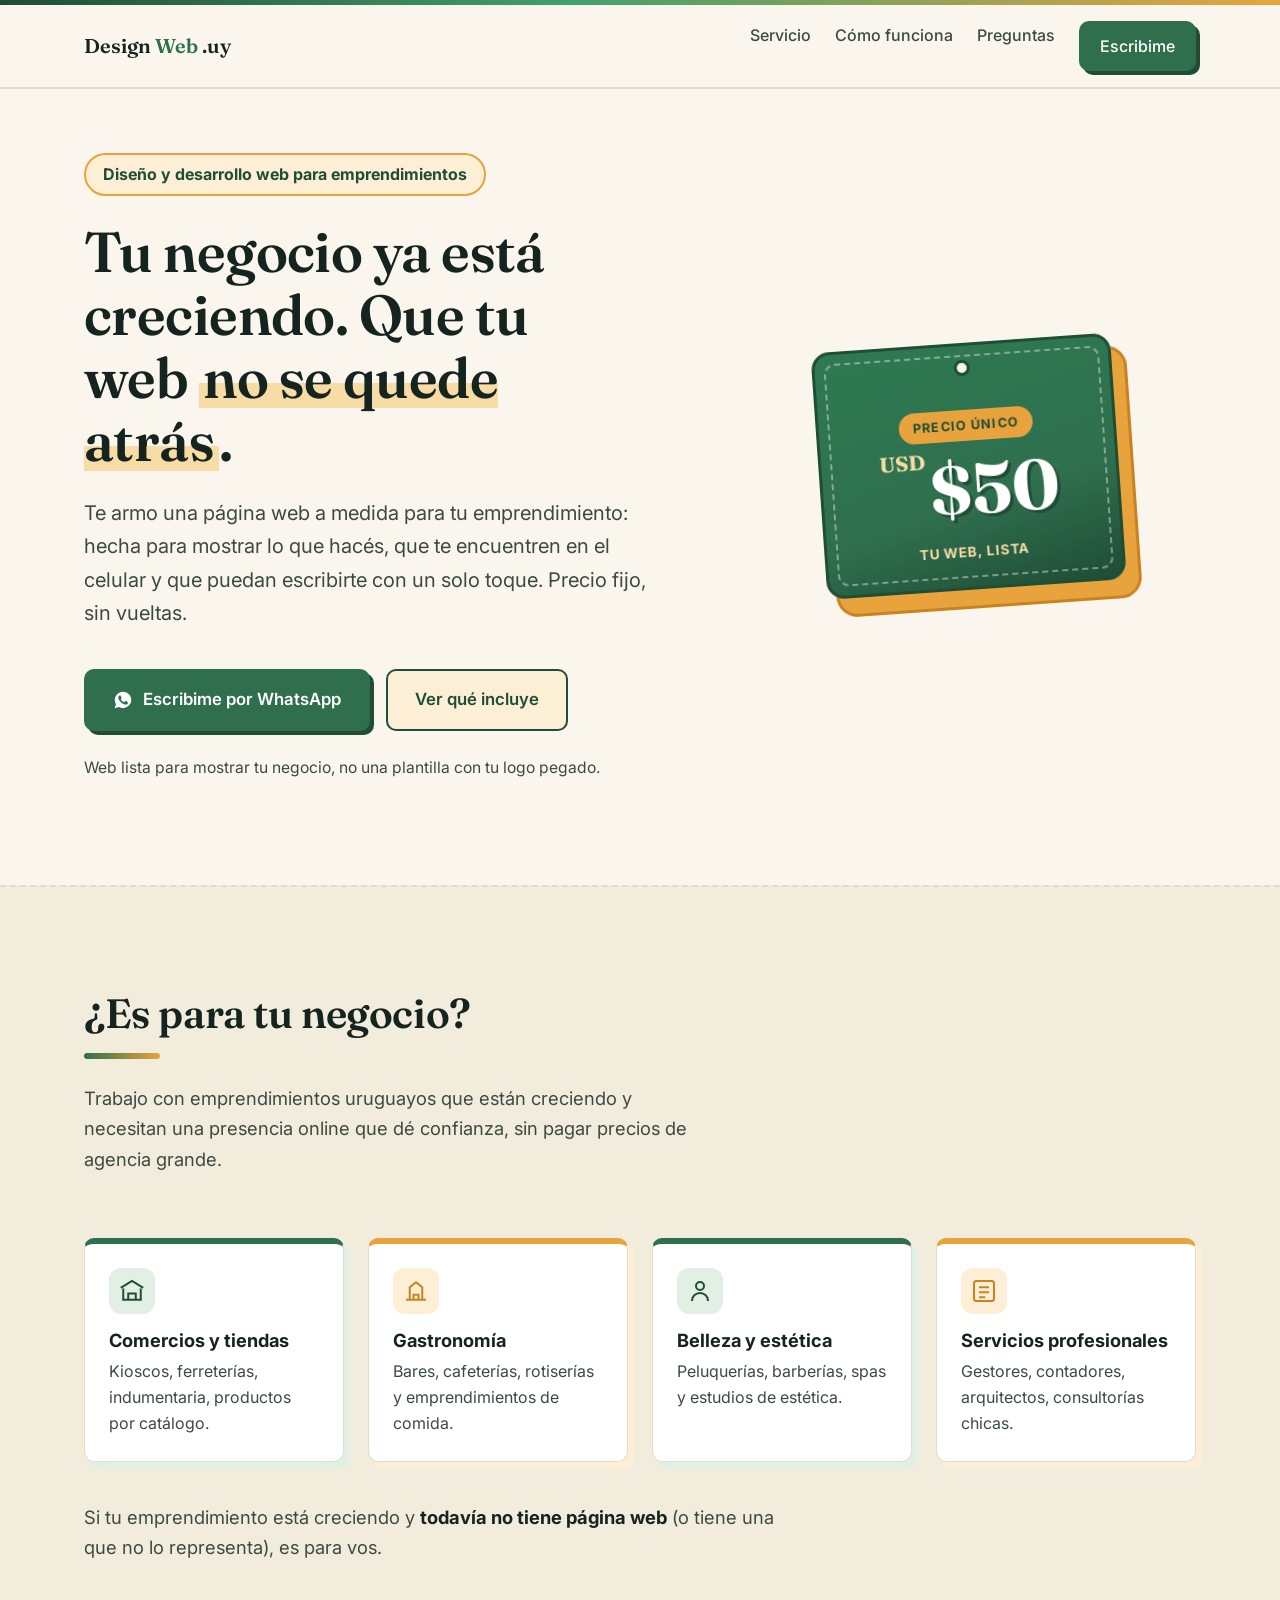
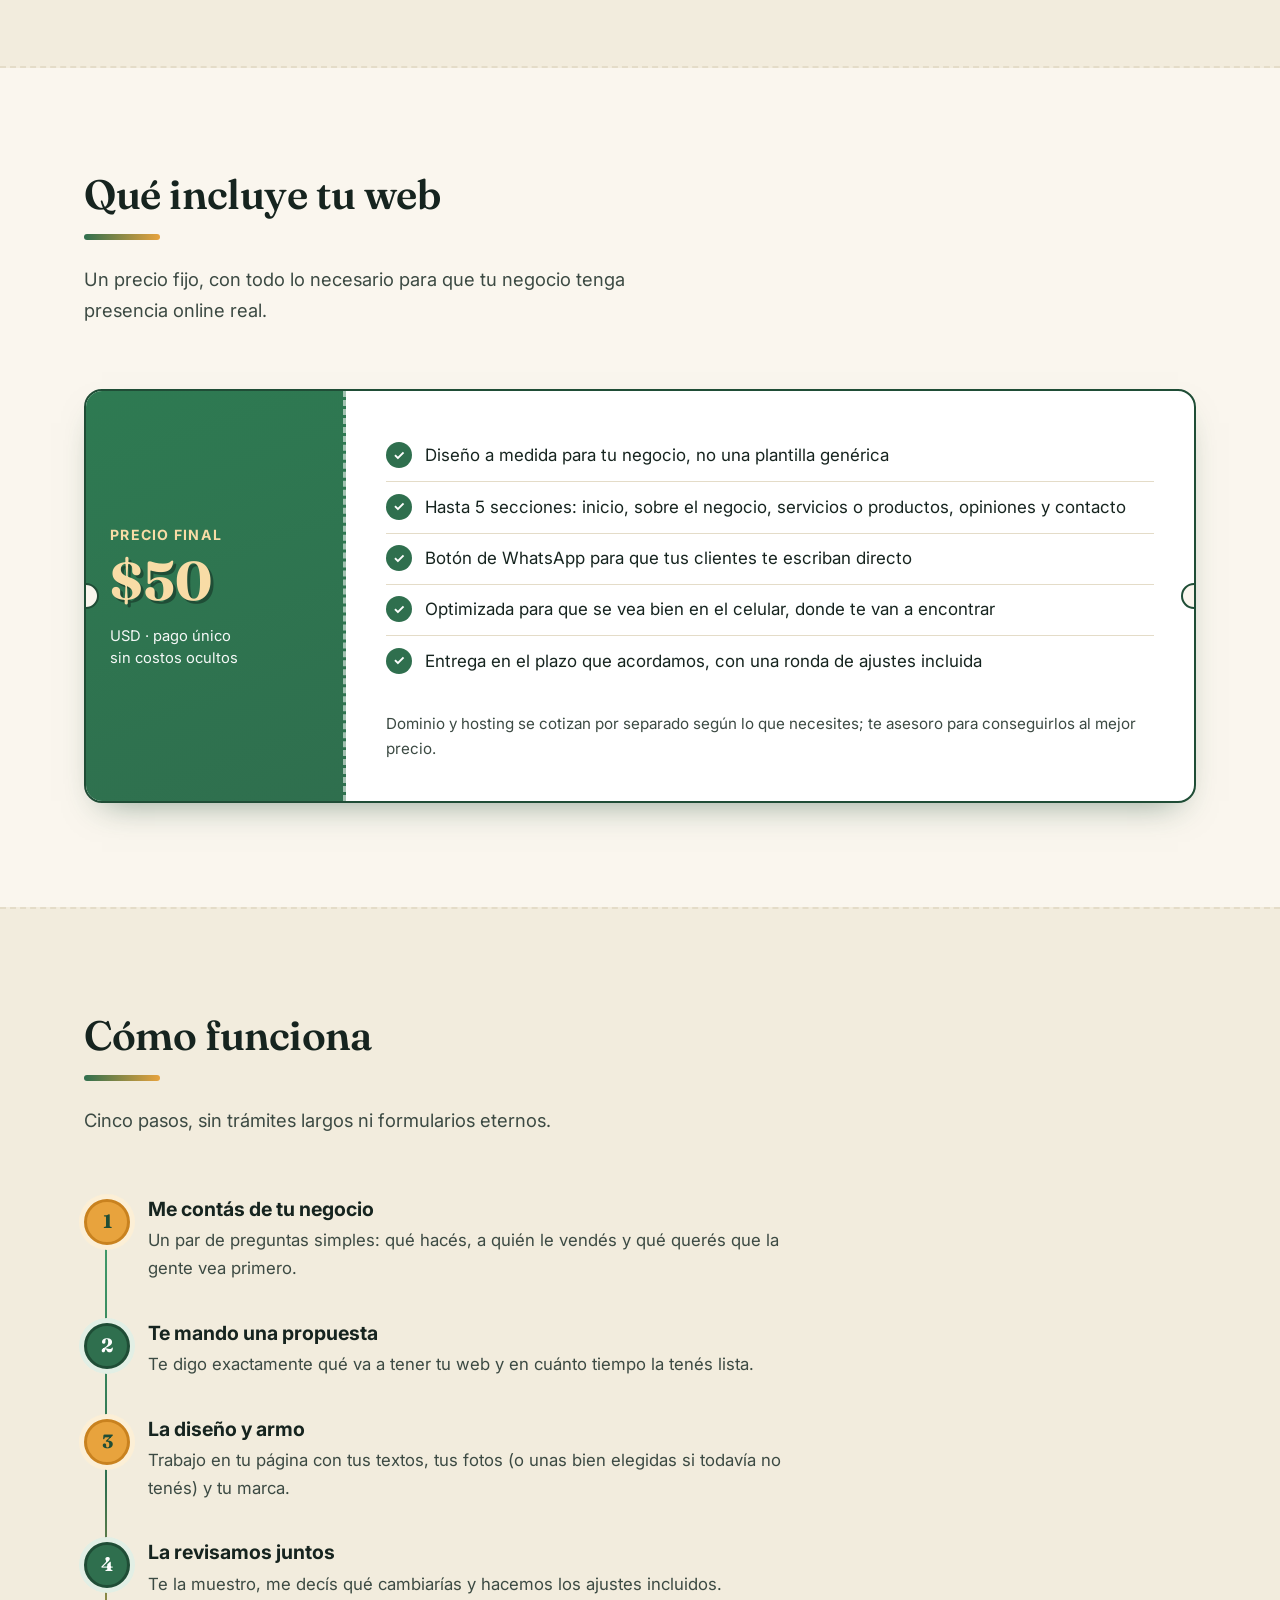
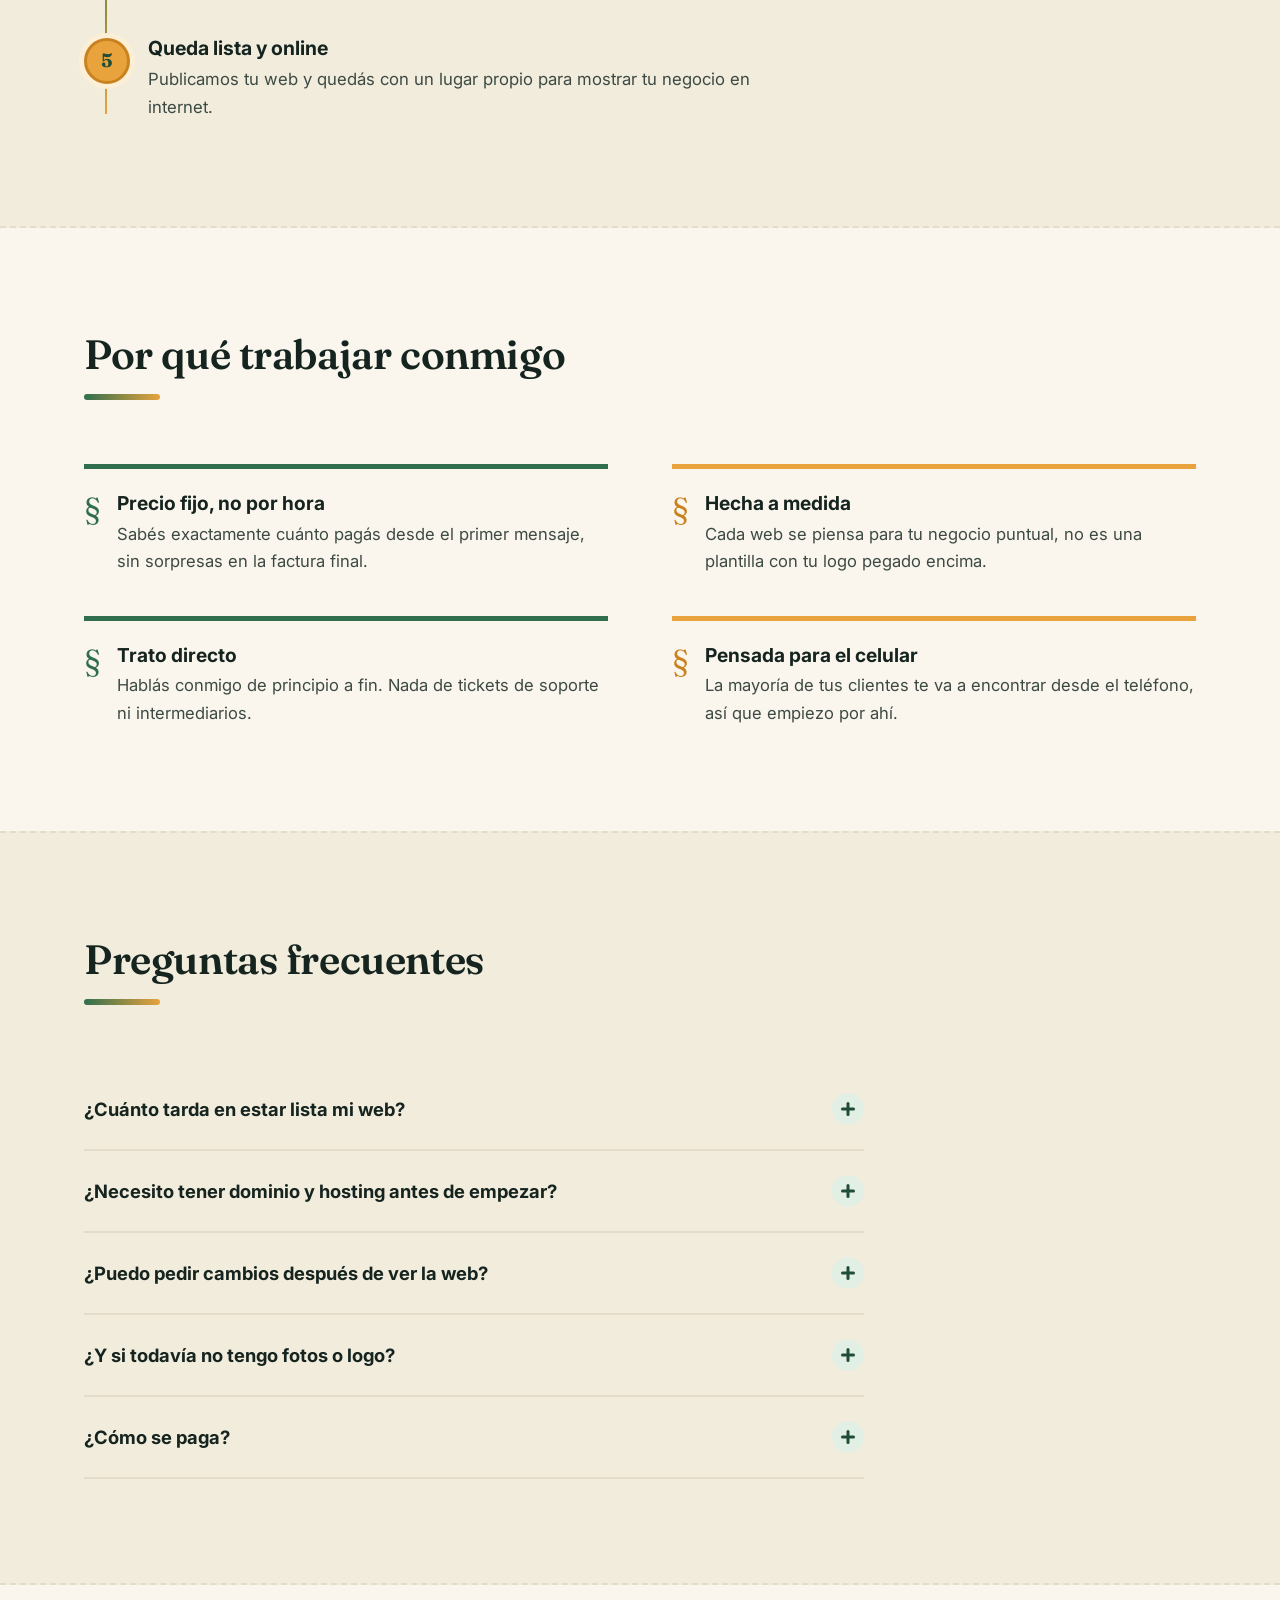
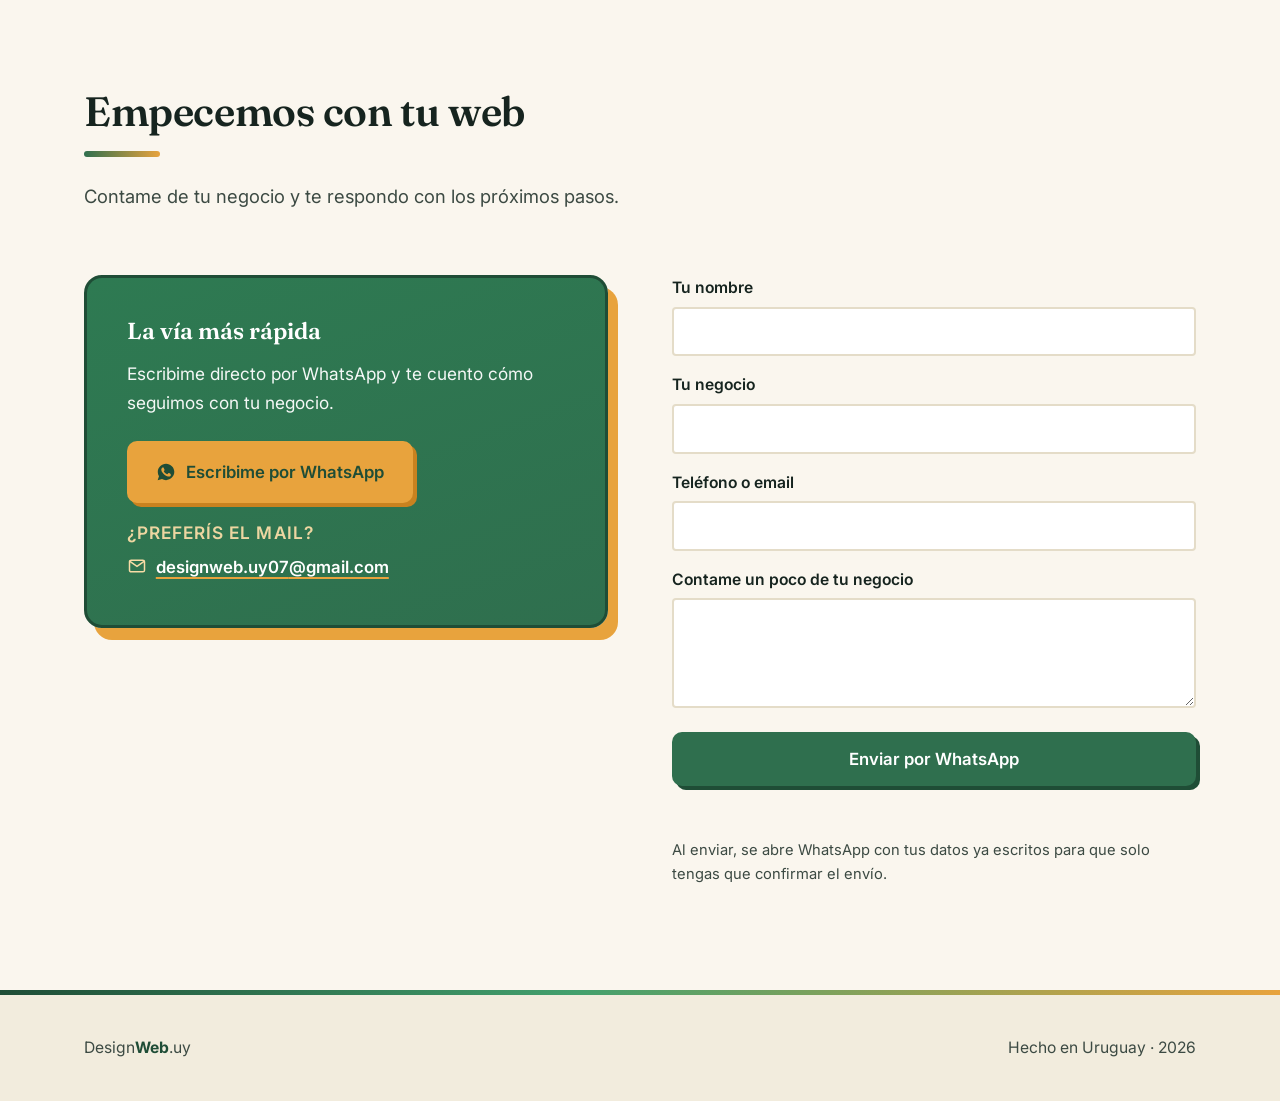
==== commit 5c7c3164: "Cargar datos de contacto reales: WhatsApp y email - CONFIG.whatsappNumber pasa de "PON_TU_NUMERO_AQU" ====
--- a/index.html
+++ b/index.html
@@ -957,6 +957,41 @@
   color: var(--white);
 }
 
+/* Alternativa por mail, dentro de la tarjeta verde */
+.contact__alt {
+  margin-top: var(--space-3);
+  font-size: 0.95rem;
+  font-weight: 600;
+  letter-spacing: 0.06em;
+  text-transform: uppercase;
+  color: var(--gold-soft);
+}
+
+.contact__mail {
+  display: inline-flex;
+  align-items: flex-start;
+  gap: 0.55rem;
+  margin-top: 0.4rem;
+  font-size: 1.05rem;
+  font-weight: 600;
+  color: var(--white);
+  text-decoration: underline;
+  text-decoration-color: var(--gold);
+  text-decoration-thickness: 2px;
+  text-underline-offset: 4px;
+  overflow-wrap: break-word;
+}
+
+.contact__mail:hover {
+  text-decoration-color: var(--white);
+}
+
+.contact__mail svg {
+  flex-shrink: 0;
+  margin-top: 2px;
+  color: var(--gold-soft);
+}
+
 .form-field {
   margin-bottom: var(--space-2);
 }
@@ -1178,7 +1213,12 @@
   }
 
   .contact__whatsapp {
+    padding: var(--space-3);
     box-shadow: 7px 8px 0 var(--gold);
+  }
+
+  .contact__mail {
+    font-size: 0.98rem;
   }
 }
 
@@ -1469,6 +1509,12 @@
               <svg width="20" height="20" viewBox="0 0 24 24" fill="currentColor" aria-hidden="true"><path d="M12.04 2C6.58 2 2.13 6.45 2.13 11.91c0 1.87.5 3.62 1.44 5.12L2 22l5.2-1.53a9.87 9.87 0 0 0 4.84 1.28h.01c5.46 0 9.91-4.45 9.91-9.91S17.5 2 12.04 2Zm5.82 14.08c-.24.68-1.4 1.3-1.93 1.38-.5.08-1.12.11-1.8-.11-.42-.13-.96-.31-1.65-.6-2.9-1.25-4.78-4.15-4.93-4.35-.15-.2-1.18-1.57-1.18-3 0-1.42.75-2.12 1.02-2.41.26-.28.57-.35.76-.35.19 0 .38 0 .55.01.18.01.42-.07.65.5.24.58.8 2 .87 2.15.07.15.11.32.02.5-.09.19-.14.3-.27.46-.13.16-.28.35-.4.47-.13.13-.27.27-.11.55.16.28.71 1.18 1.53 1.91 1.05.94 1.94 1.24 2.22 1.38.28.13.44.11.6-.06.16-.18.7-.81.88-1.09.19-.28.37-.23.62-.14.25.1 1.59.75 1.87.88.27.14.45.21.51.32.07.11.07.63-.17 1.31Z"/></svg>
               Escribime por WhatsApp
             </a>
+
+            <p class="contact__alt">¿Preferís el mail?</p>
+            <a href="mailto:designweb.uy07@gmail.com" class="contact__mail">
+              <svg width="20" height="20" viewBox="0 0 24 24" fill="none" stroke="currentColor" stroke-width="1.8" aria-hidden="true"><rect x="3" y="5" width="18" height="14" rx="2"/><path d="m3.5 6.5 8.5 6 8.5-6"/></svg>
+              <span>designweb.uy07<wbr>@gmail.com</span>
+            </a>
           </div>
 
           <form id="contact-form" novalidate>
@@ -1515,7 +1561,7 @@
 const CONFIG = {
   // Reemplazá por tu número real, con código de país, solo números.
   // Ejemplo Uruguay: "59899999999"
-  whatsappNumber: "PON_TU_NUMERO_AQUI",
+  whatsappNumber: "59891700666",
 
   // Mensaje que aparece ya escrito cuando alguien toca "Escribime por WhatsApp"
   // desde el hero o desde el botón de contacto (sin pasar por el formulario).
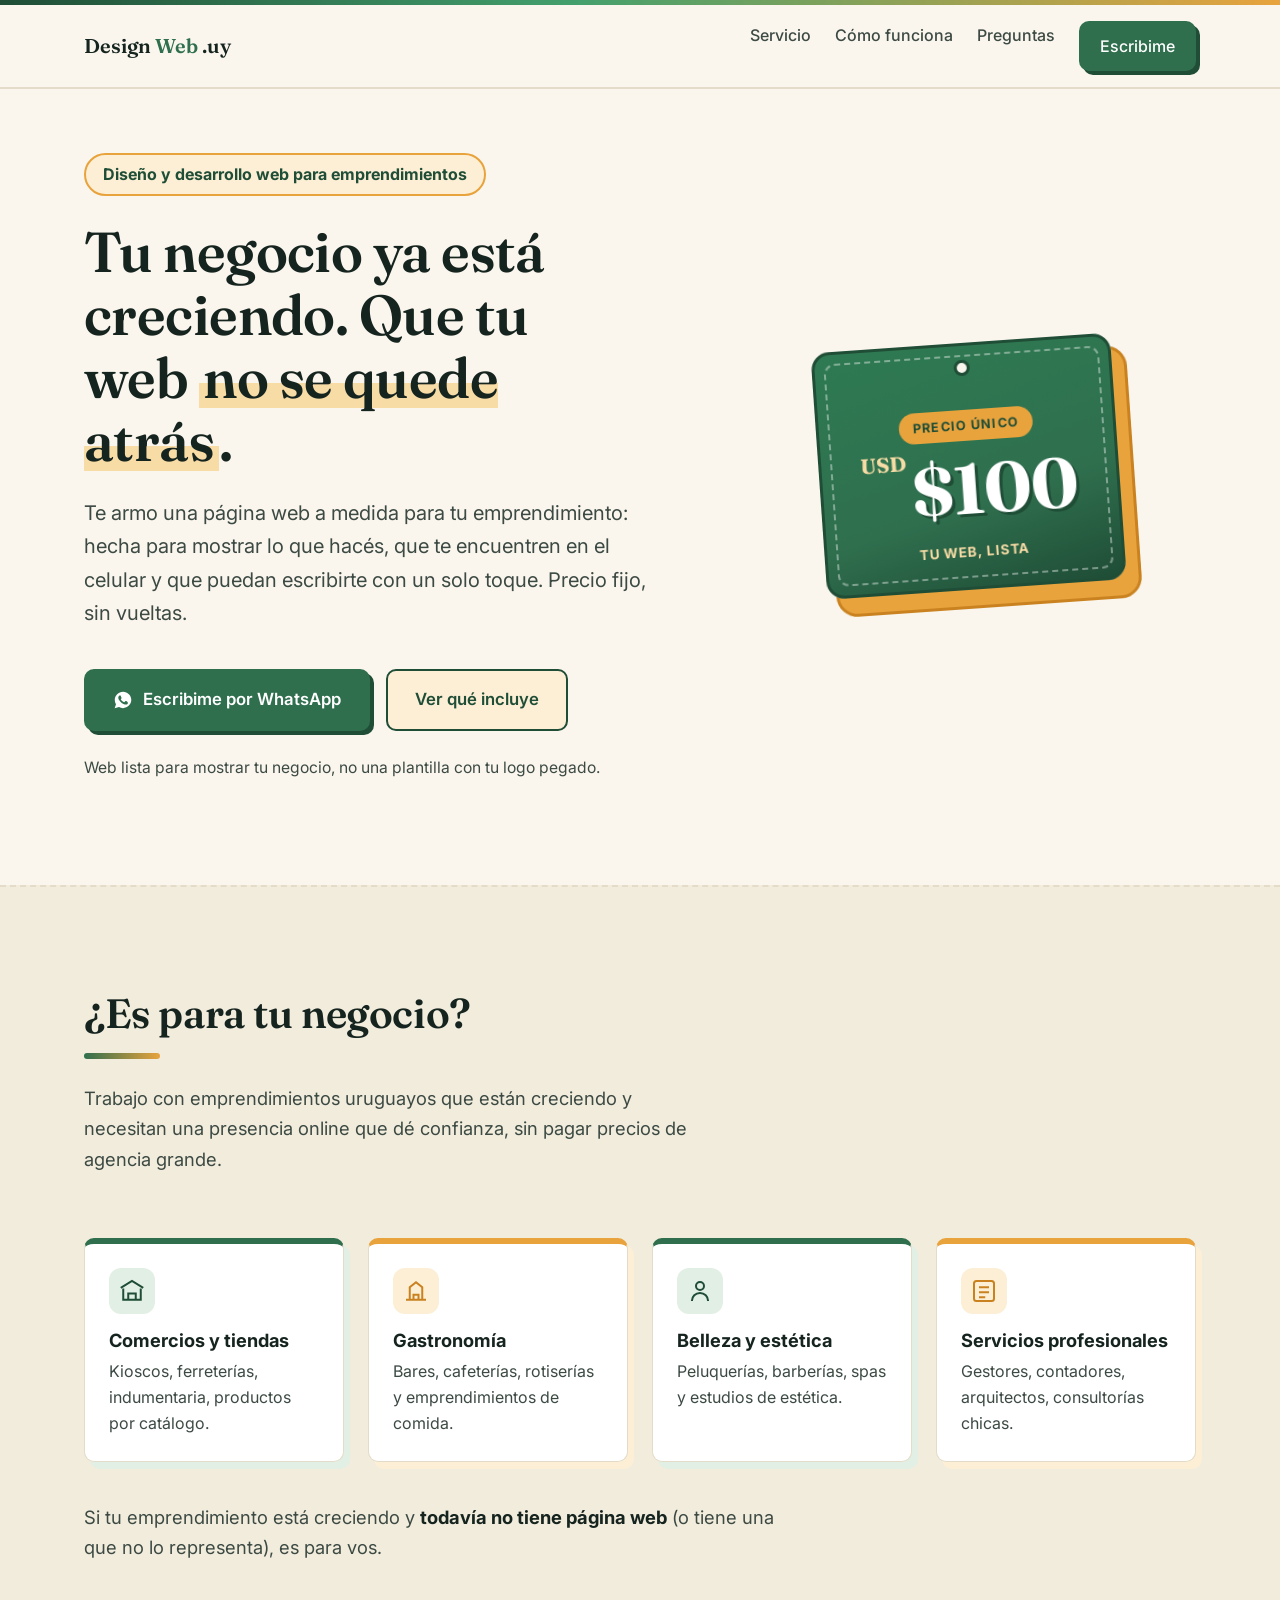
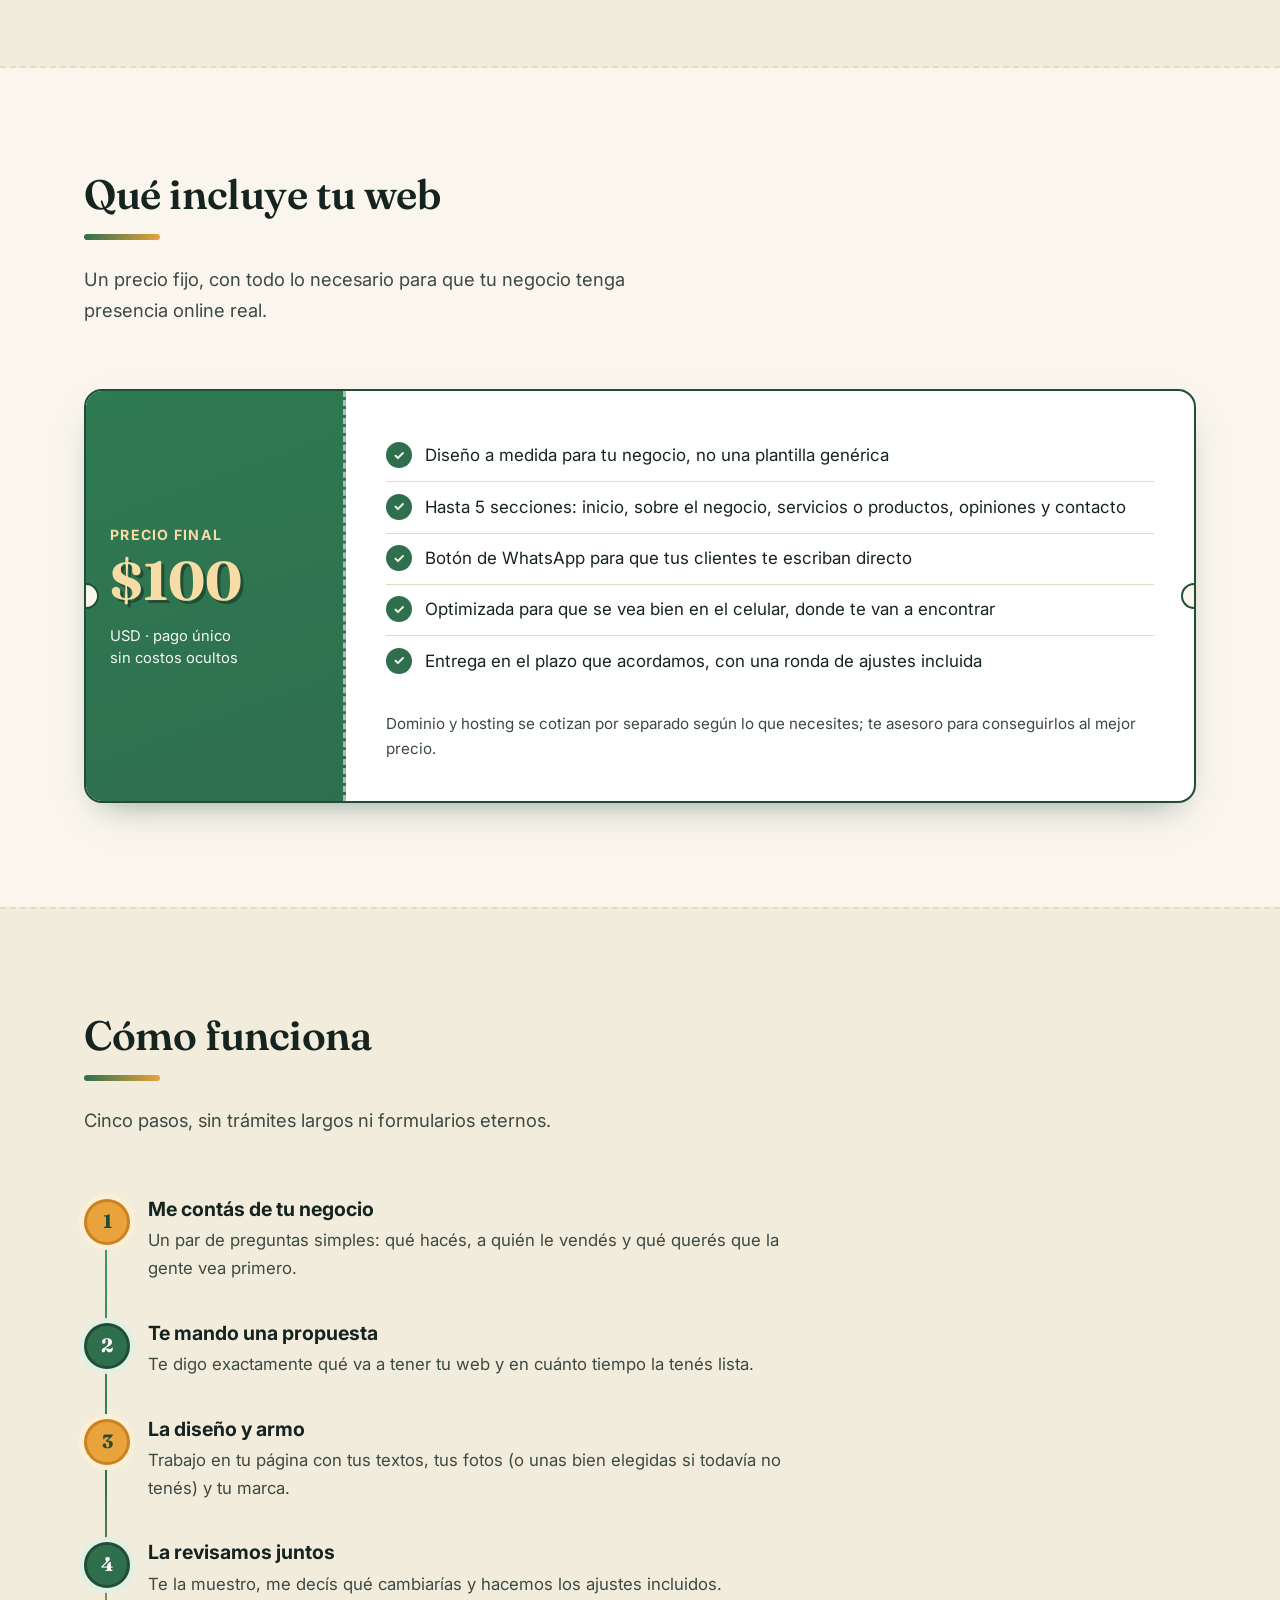
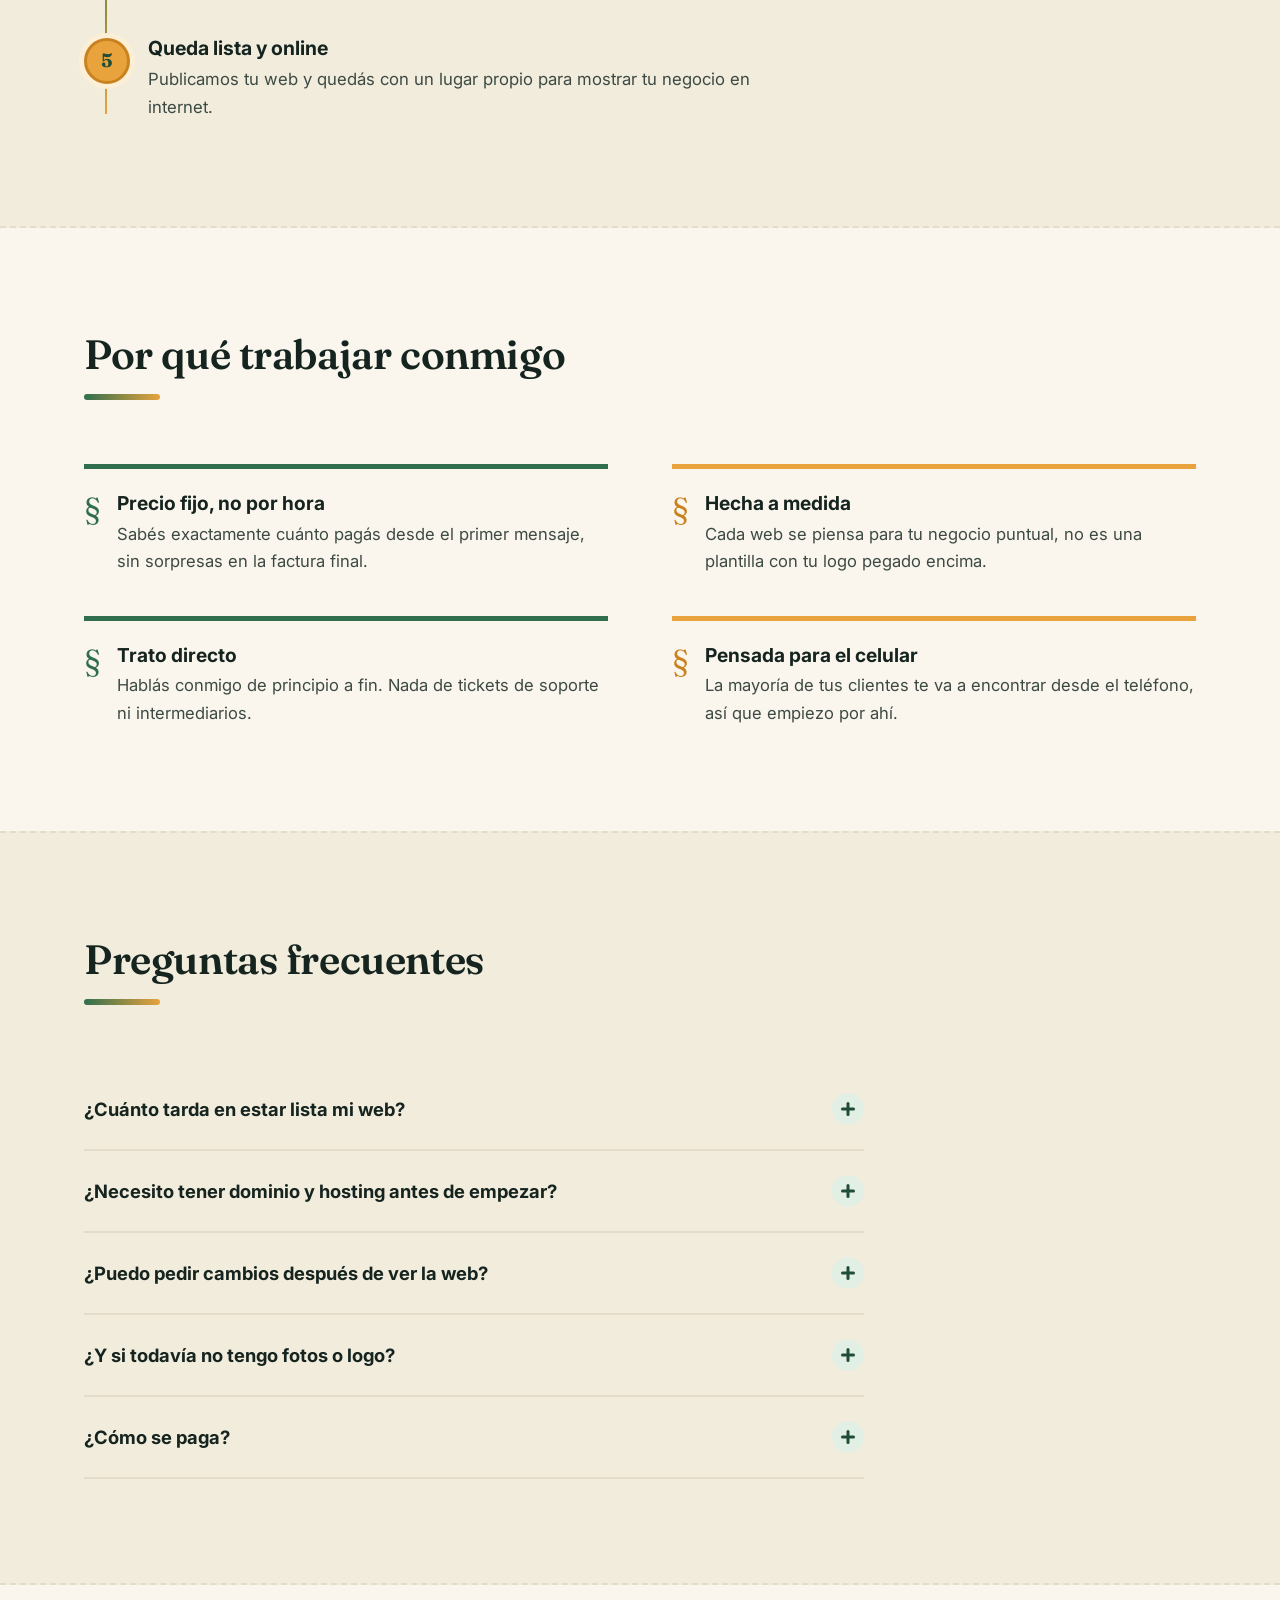
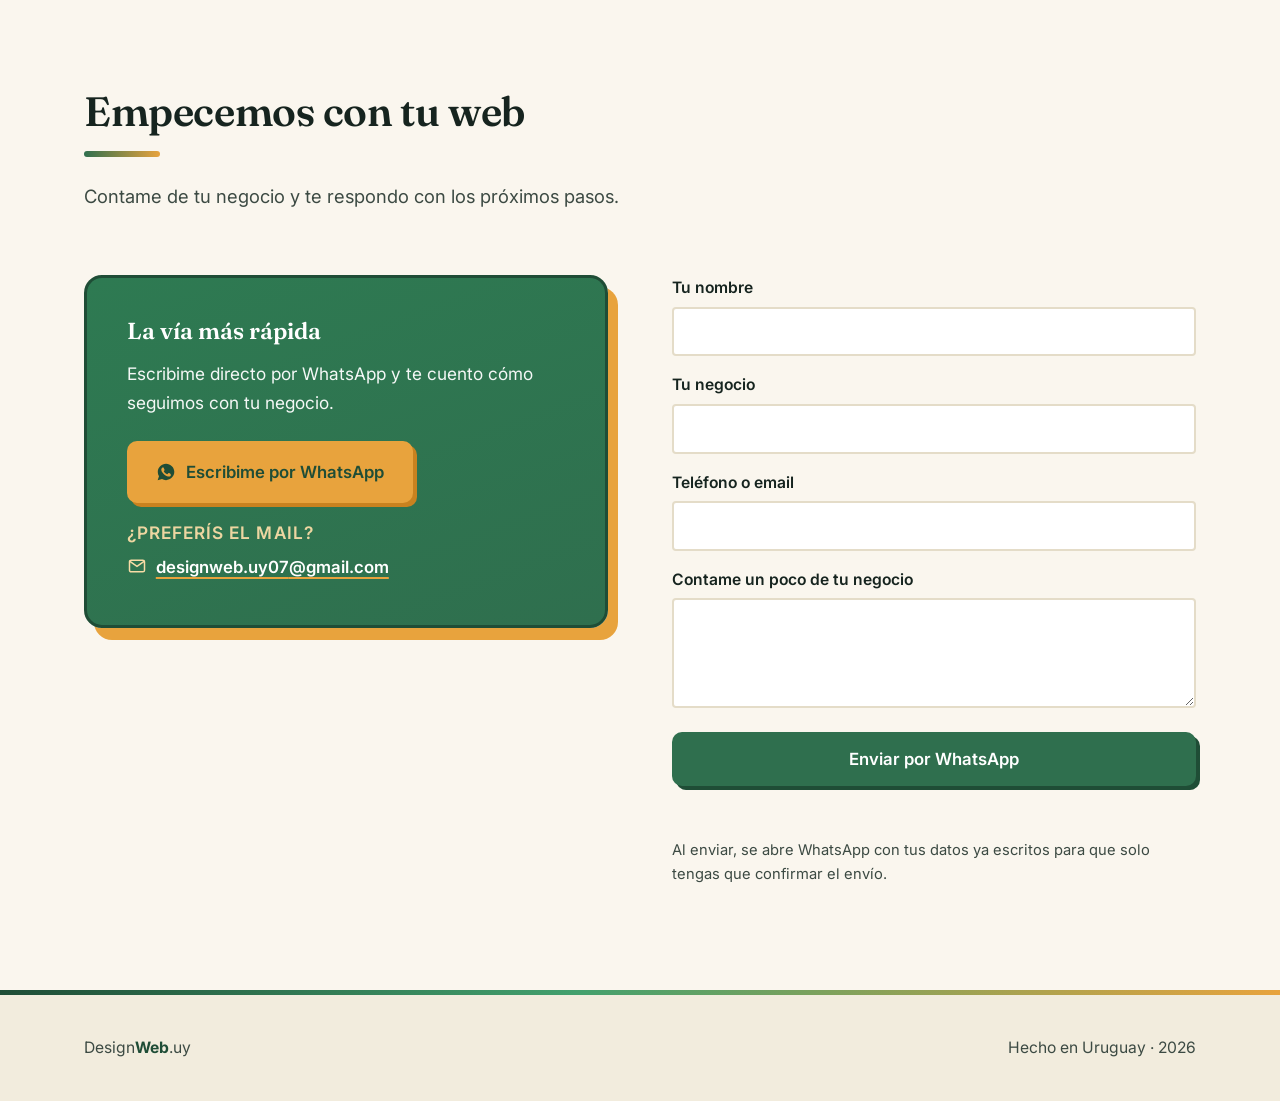
==== commit 5630abde: "Volver el precio a USD 100 Revierte el cambio de precio a $50 en los cuatro lugares donde aparece: e" ====
--- a/index.html
+++ b/index.html
@@ -3,8 +3,8 @@
 <head>
   <meta charset="UTF-8" />
   <meta name="viewport" content="width=device-width, initial-scale=1.0" />
-  <title>DesignWeb.uy — Tu página web por $50</title>
-  <meta name="description" content="Páginas web a medida para emprendimientos en crecimiento en Uruguay. Precio fijo de $50, sin plantillas genéricas ni sorpresas." />
+  <title>DesignWeb.uy — Tu página web por $100</title>
+  <meta name="description" content="Páginas web a medida para emprendimientos en crecimiento en Uruguay. Precio fijo de $100, sin plantillas genéricas ni sorpresas." />
 
   <link rel="preconnect" href="https://fonts.googleapis.com">
   <link rel="preconnect" href="https://fonts.gstatic.com" crossorigin>
@@ -1271,7 +1271,7 @@
           <div class="price-tag">
             <span class="price-tag__hole" aria-hidden="true"></span>
             <span class="price-tag__eyebrow">Precio único</span>
-            <p class="price-tag__amount"><sup>USD</sup>$50</p>
+            <p class="price-tag__amount"><sup>USD</sup>$100</p>
             <span class="price-tag__foot">tu web, lista</span>
           </div>
         </div>
@@ -1332,7 +1332,7 @@
         <div class="ticket">
           <div class="ticket__stub">
             <span class="ticket__stub-label">Precio final</span>
-            <span class="ticket__stub-amount">$50</span>
+            <span class="ticket__stub-amount">$100</span>
             <p class="ticket__stub-note">USD · pago único<br>sin costos ocultos</p>
           </div>
           <div class="ticket__body">
